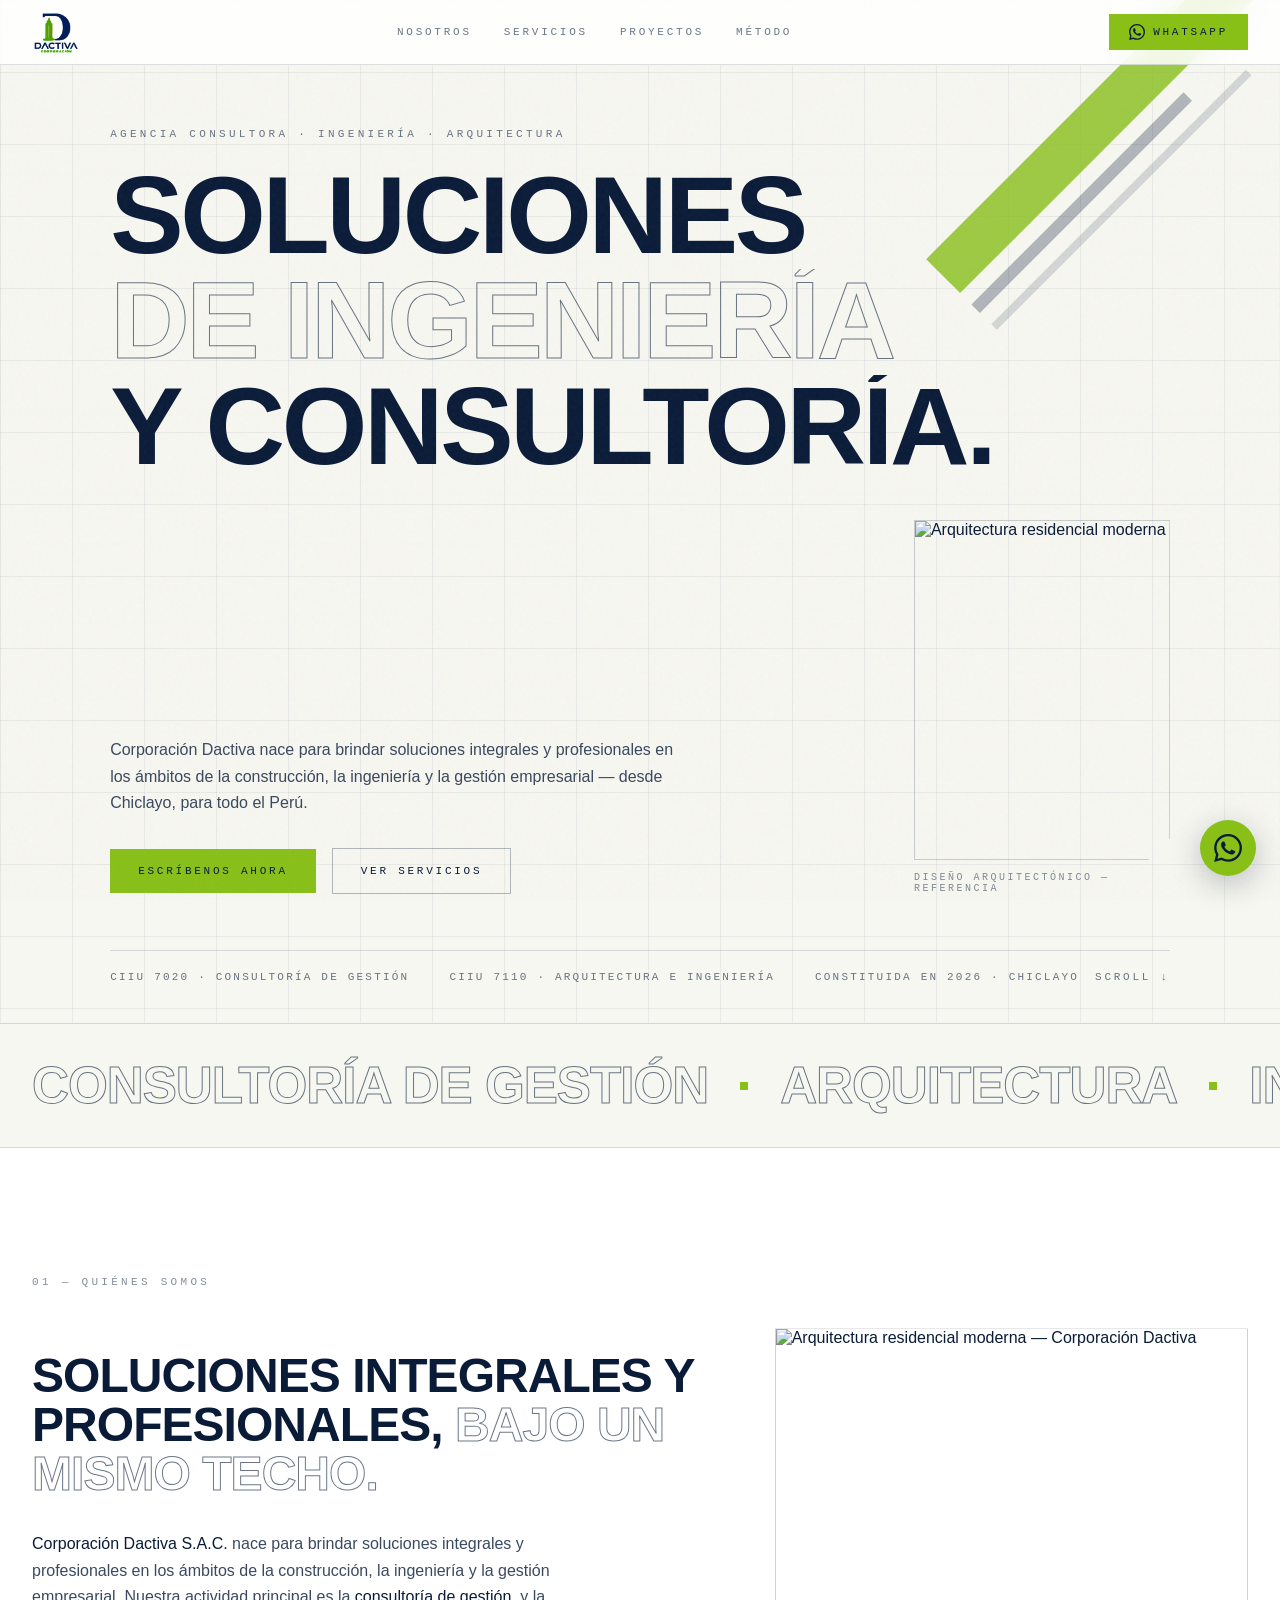
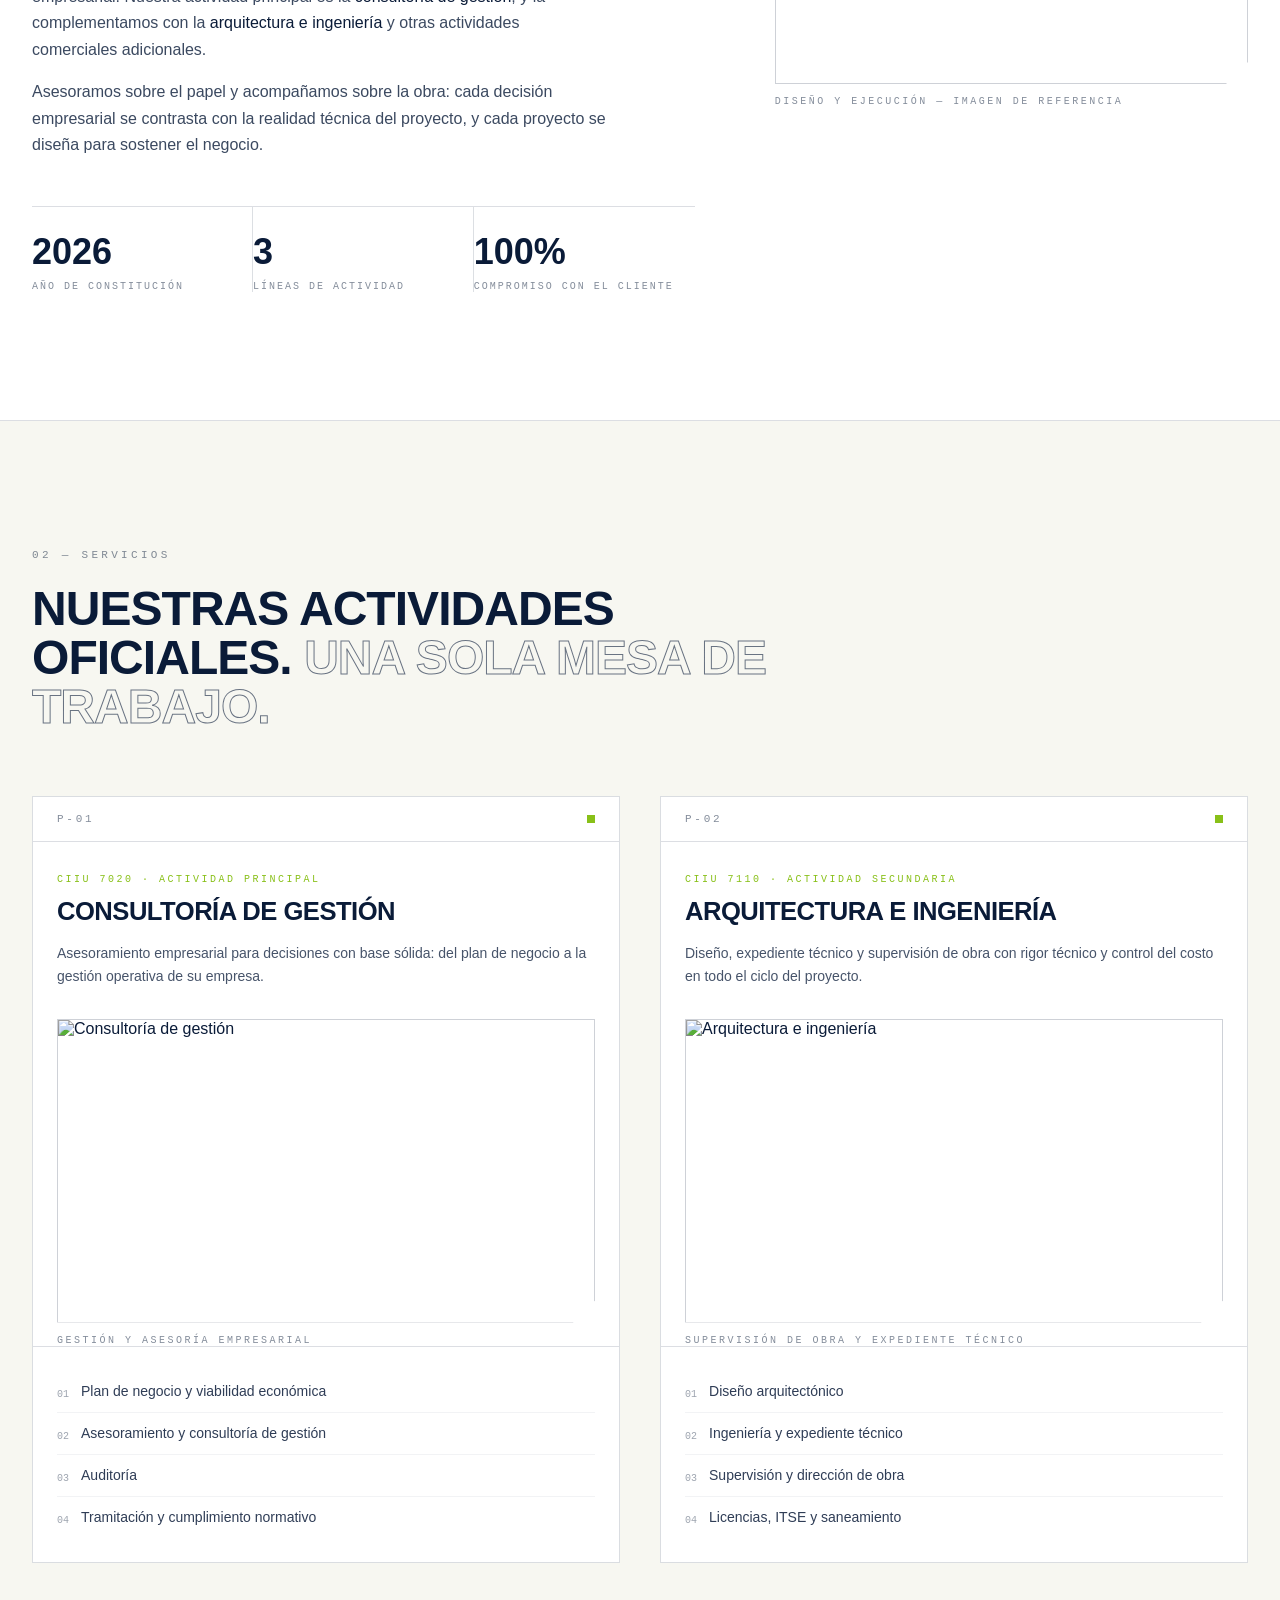
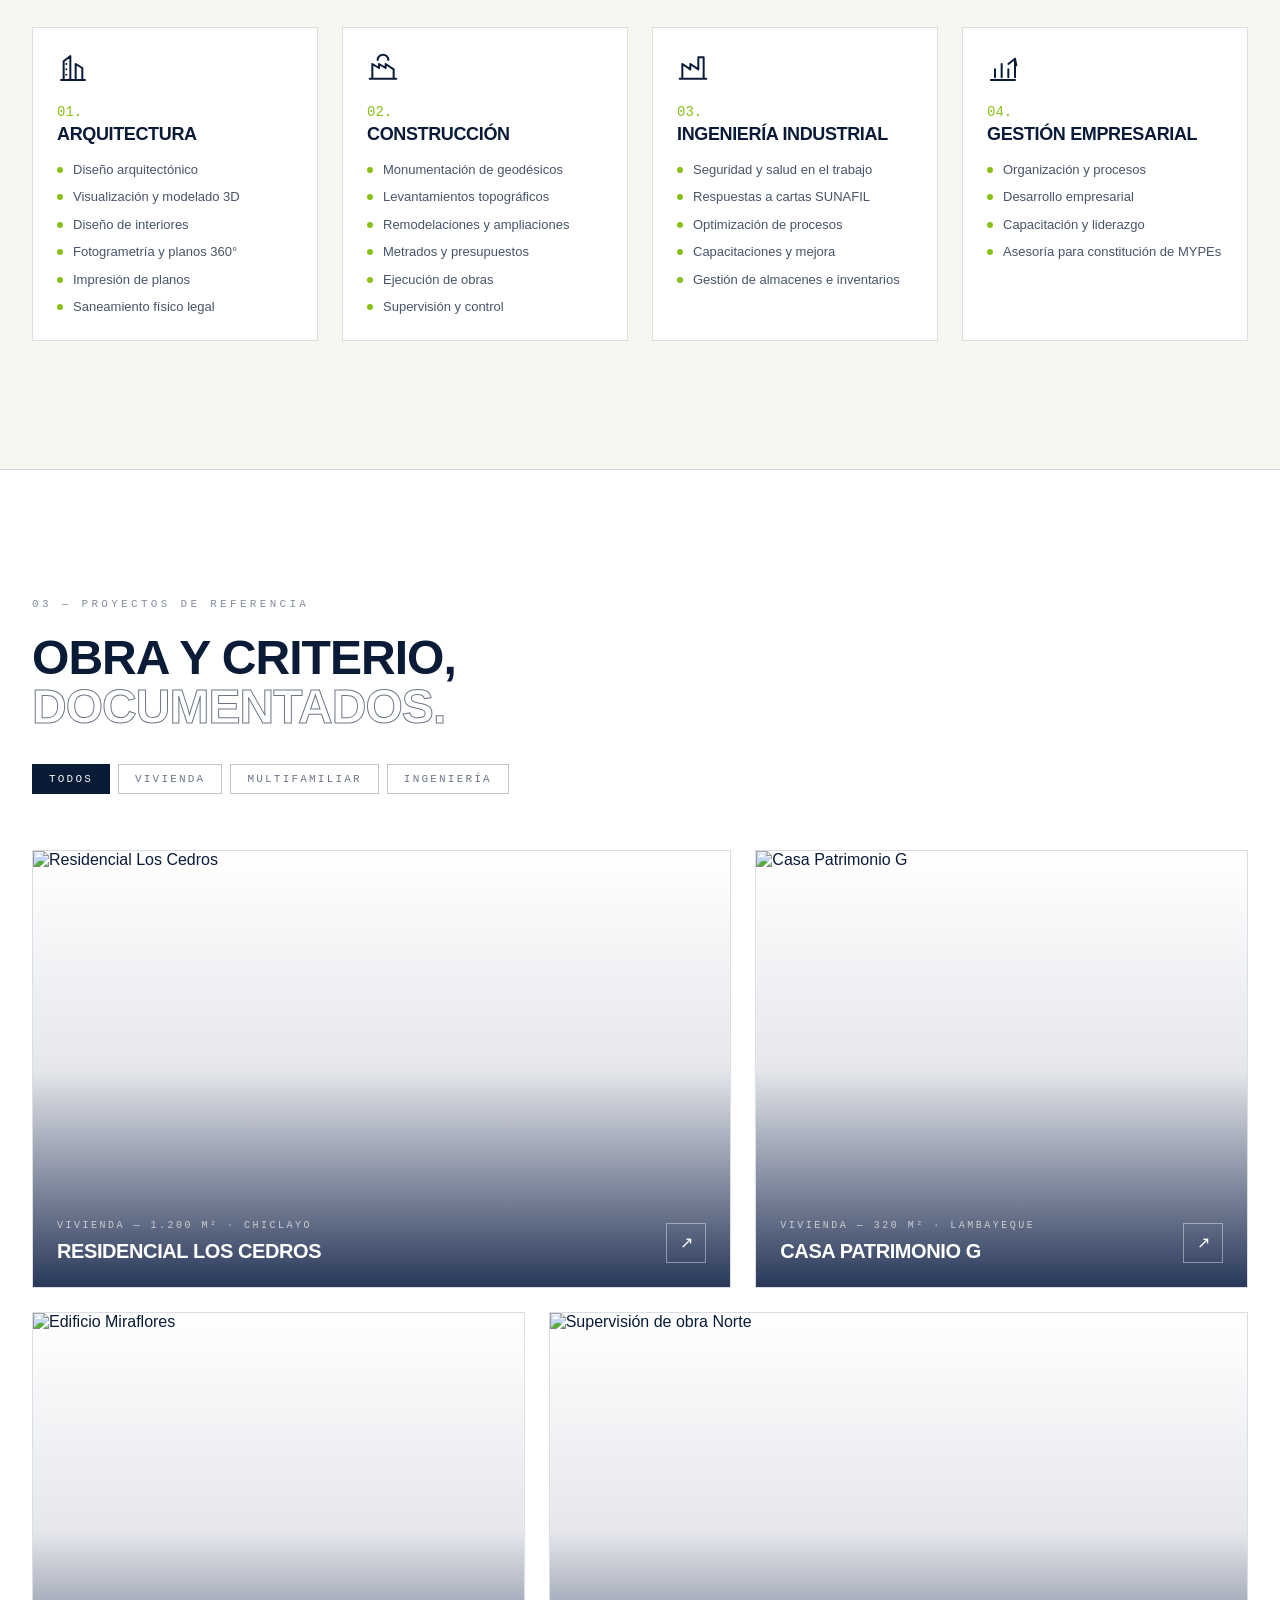
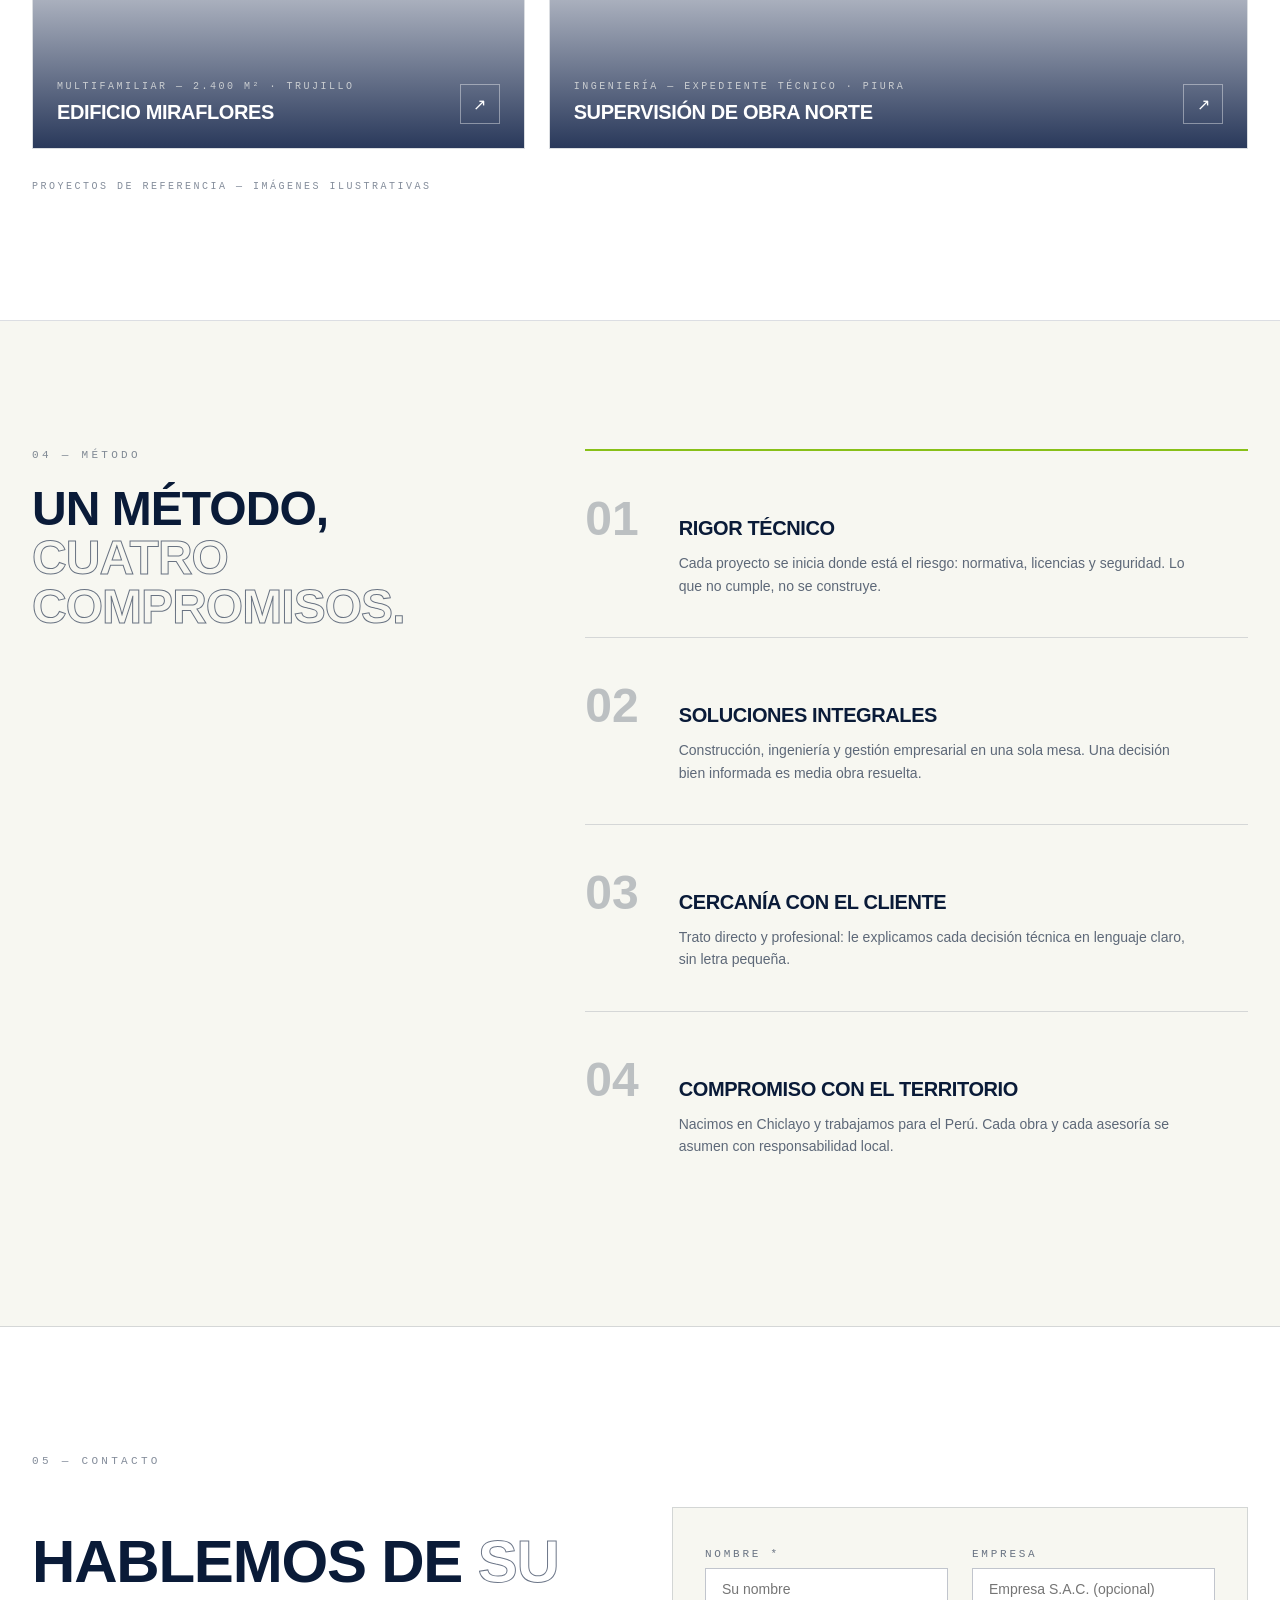
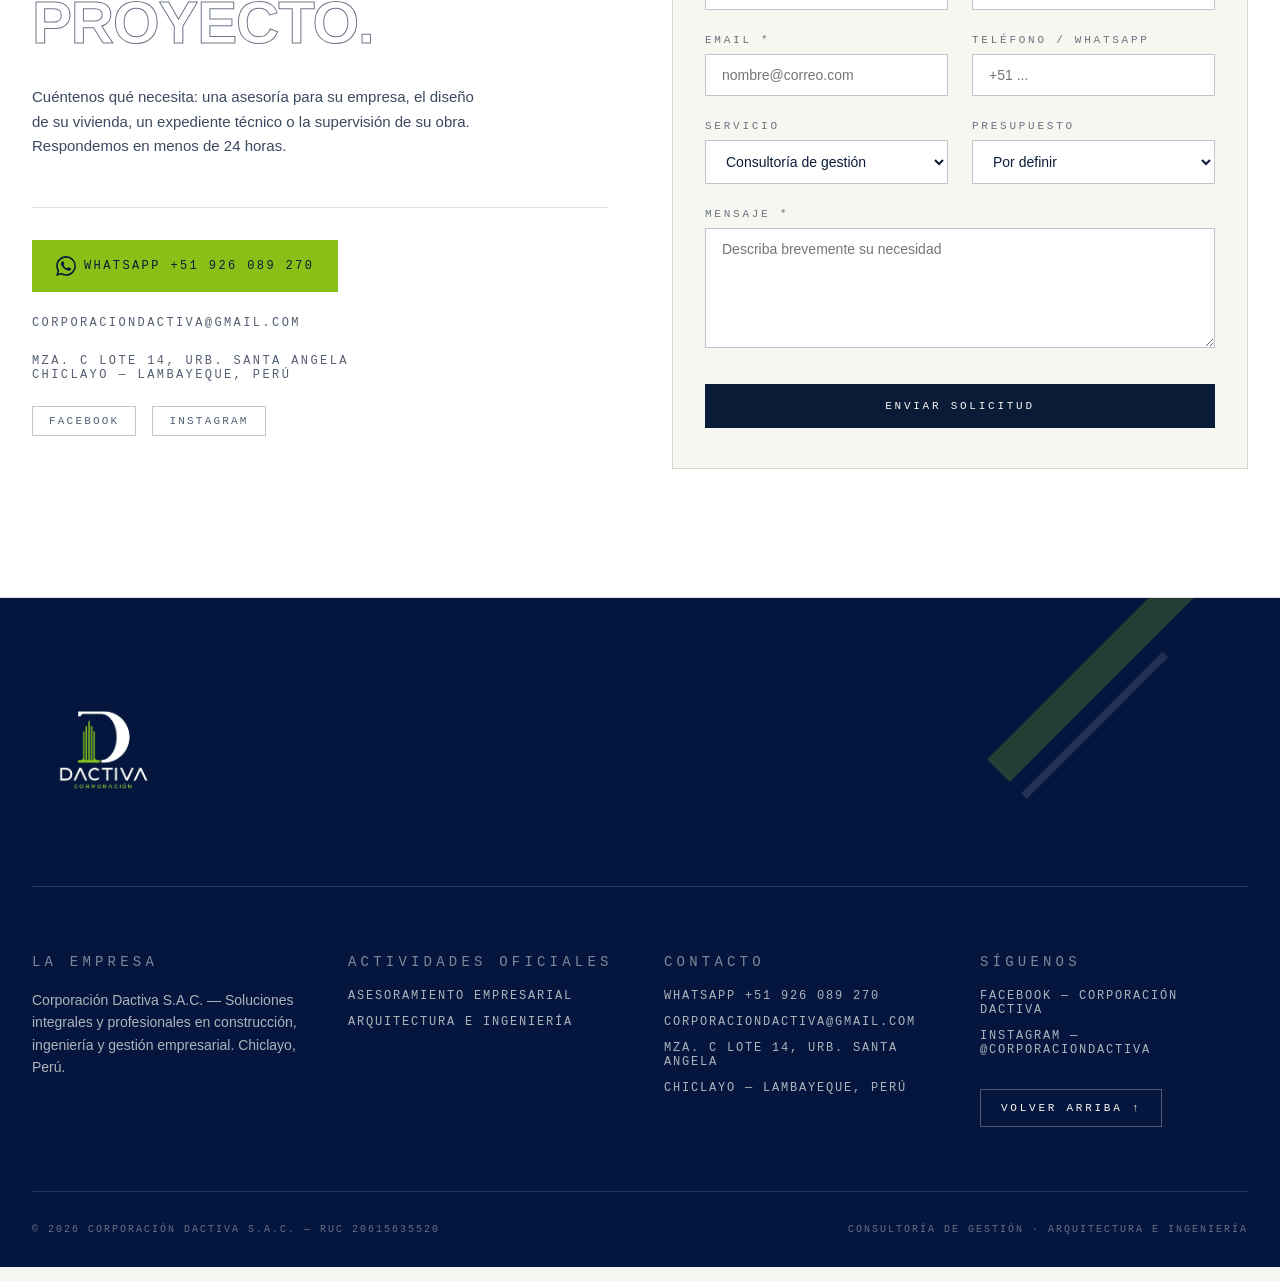
==== index.html @ 0a2d7835 "Rename Corporación Dactiva — Consultoría de Gestión, Arquitectura e Ingeniería.html to index.html" ====
<!DOCTYPE html>
<html lang="es"><head><meta http-equiv="Content-Type" content="text/html; charset=UTF-8">

<meta name="viewport" content="width=device-width, initial-scale=1">
<meta name="theme-color" content="#04163E">
<meta name="description" content="Corporación Dactiva — Consultoría de gestión, arquitectura e ingeniería en Chiclayo, Perú. Soluciones integrales y profesionales para su empresa o proyecto.">
<link rel="icon" type="image/png" href="[data-uri]">
<title>Corporación Dactiva — Consultoría de Gestión, Arquitectura e Ingeniería</title>
<link rel="preconnect" href="https://fonts.googleapis.com/">
<link rel="preconnect" href="https://fonts.gstatic.com/" crossorigin="">
<link href="./Corporación Dactiva — Consultoría de Gestión, Arquitectura e Ingeniería_files/css2" rel="stylesheet">
<style>
:root{--canvas:#F7F7F1;--navy:#0A1B38;--navydeep:#04163E;--lime:#88C018;--hairline:rgba(10,27,56,.14)}
*{box-sizing:border-box;margin:0;padding:0}
html{scroll-behavior:smooth;background:var(--canvas)}
body{font-family:"Archivo",sans-serif;background:var(--canvas);color:var(--navy);-webkit-font-smoothing:antialiased}
img{display:block;max-width:100%}
a{color:inherit;text-decoration:none}
ul{list-style:none}
::selection{background:#88C018;color:#0A1B38}
.mono{font-family:"JetBrains Mono",monospace}
.wrap{max-width:1600px;margin:0 auto;padding:0 20px}
@media(min-width:640px){.wrap{padding:0 32px}}
section[id]{scroll-margin-top:80px}

/* grain + grid */
.noise{position:fixed;inset:0;z-index:5;pointer-events:none;opacity:.04;background-image:url("data:image/svg+xml,%3Csvg viewBox='0 0 256 256' xmlns='http://www.w3.org/2000/svg'%3E%3Cfilter id='n'%3E%3CfeTurbulence type='fractalNoise' baseFrequency='0.9' numOctaves='3' stitchTiles='stitch'/%3E%3C/filter%3E%3Crect width='100%25' height='100%25' filter='url(%23n)'/%3E%3C/svg%3E")}
.gridlines{background-image:linear-gradient(to right,rgba(10,27,56,.06) 1px,transparent 1px),linear-gradient(to bottom,rgba(10,27,56,.06) 1px,transparent 1px);background-size:72px 72px}

/* header */
header.site{position:fixed;top:0;left:0;right:0;z-index:50;border-bottom:1px solid var(--hairline);background:rgba(255,255,255,.85);backdrop-filter:blur(16px)}
.bar{display:flex;align-items:center;justify-content:space-between;height:64px}
img.logo{height:48px;width:48px;object-fit:contain}
nav.desktop{display:none;align-items:center;gap:32px}
nav.desktop a{font-family:"JetBrains Mono",monospace;font-size:11px;text-transform:uppercase;letter-spacing:.25em;color:rgba(10,27,56,.6);transition:color .3s}
nav.desktop a:hover{color:var(--navy)}
.head-right{display:none;align-items:center;gap:24px}
.btn-wa{display:inline-flex;align-items:center;gap:8px;background:var(--lime);color:var(--navy);font-family:"JetBrains Mono",monospace;font-size:11px;text-transform:uppercase;letter-spacing:.25em;padding:10px 20px;transition:background .3s}
.btn-wa:hover{background:#9DD31F}
.burger{display:block;background:none;border:0;cursor:pointer;color:var(--navy)}
@media(min-width:1024px){nav.desktop,.head-right{display:flex}.burger{display:none}}
#mobileMenu{display:none;border-top:1px solid var(--hairline);background:rgba(255,255,255,.97);padding:24px 20px;flex-direction:column;gap:20px}
#mobileMenu.open{display:flex}
#mobileMenu a.mm{font-family:Syne,sans-serif;font-size:24px;font-weight:700;text-transform:uppercase;letter-spacing:-.02em}
.icon{width:16px;height:16px;fill:currentColor}

/* hero */
.hero{position:relative;display:flex;flex-direction:column;min-height:100vh;overflow:hidden;border-bottom:1px solid var(--hairline)}
.hero-bg{position:absolute;inset:0;opacity:.12}
.hero-bg img{width:100%;height:100%;object-fit:cover}
.hero-bg::after{content:"";position:absolute;inset:0;background:linear-gradient(to bottom,rgba(247,247,241,.6),rgba(247,247,241,.4),var(--canvas))}
.hero-grid{position:absolute;inset:0}
.stripes{position:absolute;right:-40px;top:96px;display:none;flex-direction:column;gap:16px;transform:rotate(-45deg);pointer-events:none}
.stripes i{display:block}
.stripes i:nth-child(1){height:48px;width:420px;background:rgba(136,192,24,.8)}
.stripes i:nth-child(2){height:12px;width:300px;background:rgba(10,27,56,.3)}
.stripes i:nth-child(3){height:8px;width:360px;background:rgba(10,27,56,.15)}
@media(min-width:1024px){.stripes{display:flex}}
.hero-inner{position:relative;z-index:2;flex:1;display:flex;flex-direction:column;justify-content:flex-end;padding:128px 0 40px}
.eyebrow{margin-bottom:24px;font-family:"JetBrains Mono",monospace;font-size:11px;text-transform:uppercase;letter-spacing:.3em;color:rgba(10,27,56,.6)}
h1.hero-title{font-family:Syne,sans-serif;font-weight:700;text-transform:uppercase;line-height:.92;letter-spacing:-.03em;font-size:clamp(2.3rem,8.6vw,8rem)}
.hero-line{display:block;overflow:hidden;padding-bottom:4px}
.hero-line>span{display:block;transform:translateY(112%);animation:rise 1s cubic-bezier(.16,1,.3,1) forwards}
.hero-line:nth-child(1)>span{animation-delay:.2s}
.hero-line:nth-child(2)>span{animation-delay:.33s}
.hero-line:nth-child(3)>span{animation-delay:.46s}
@keyframes rise{to{transform:translateY(0)}}
.outline{color:transparent;-webkit-text-stroke:1px rgba(10,27,56,.6)}
.hero-row{margin-top:40px;display:flex;flex-direction:column;gap:40px}
@media(min-width:1024px){.hero-row{flex-direction:row;align-items:flex-end;justify-content:space-between}}
.hero-sub{max-width:36rem;font-size:16px;line-height:1.65;color:rgba(10,27,56,.8)}
.hero-ctas{margin-top:32px;display:flex;flex-wrap:wrap;gap:16px;align-items:center}
.btn{display:inline-flex;align-items:center;gap:8px;font-family:"JetBrains Mono",monospace;font-size:11px;text-transform:uppercase;letter-spacing:.25em;padding:16px 28px;cursor:pointer;transition:all .3s}
.btn-lime{background:var(--lime);color:var(--navy)}
.btn-lime:hover{background:#9DD31F}
.btn-ghost{border:1px solid rgba(10,27,56,.3);color:var(--navy)}
.btn-ghost:hover{border-color:var(--navy);background:var(--navy);color:var(--canvas)}
.hero-side{display:none;width:256px;flex-shrink:0}
@media(min-width:1024px){.hero-side{display:block}}
.hero-side .frame{border:1px solid rgba(10,27,56,.2);clip-path:polygon(0 0,100% 0,100% calc(100% - 22px),calc(100% - 22px) 100%,0 100%)}
.hero-side img{aspect-ratio:3/4;width:100%;object-fit:cover}
figcaption,.figcap{margin-top:12px;font-family:"JetBrains Mono",monospace;font-size:10px;text-transform:uppercase;letter-spacing:.25em;color:rgba(10,27,56,.5)}
.hero-bottom{margin-top:56px;display:flex;flex-wrap:wrap;justify-content:space-between;align-items:center;gap:16px;border-top:1px solid var(--hairline);padding-top:20px}
.hero-badges{display:flex;flex-wrap:wrap;column-gap:40px;row-gap:8px;font-family:"JetBrains Mono",monospace;font-size:11px;text-transform:uppercase;letter-spacing:.2em;color:rgba(10,27,56,.6)}
.scroll-hint{display:inline-flex;align-items:center;gap:8px;font-family:"JetBrains Mono",monospace;font-size:11px;text-transform:uppercase;letter-spacing:.25em;color:rgba(10,27,56,.6)}

/* marquee */
.marquee{overflow:hidden;border-bottom:1px solid var(--hairline);padding:32px 0}
.marquee-track{display:flex;width:max-content;animation:marquee 70s linear infinite}
.marquee-item{display:flex;align-items:center}
.marquee-item span{white-space:nowrap;padding:0 32px;font-family:Syne,sans-serif;font-size:clamp(24px,4vw,60px);font-weight:700;text-transform:uppercase;letter-spacing:-.02em;color:transparent;-webkit-text-stroke:1px rgba(10,27,56,.6)}
.marquee-item i{width:8px;height:8px;background:var(--lime)}
@keyframes marquee{to{transform:translateX(-50%)}}

/* sections */
.section{padding:96px 0;border-bottom:1px solid var(--hairline)}
@media(min-width:640px){.section{padding:128px 0}}
.label{font-family:"JetBrains Mono",monospace;font-size:11px;text-transform:uppercase;letter-spacing:.3em;color:rgba(10,27,56,.5)}
h2.title{margin-top:24px;font-family:Syne,sans-serif;font-weight:700;text-transform:uppercase;line-height:1.02;letter-spacing:-.02em;font-size:clamp(30px,4vw,48px)}
.about-grid{margin-top:40px;display:grid;gap:56px}
@media(min-width:1024px){.about-grid{grid-template-columns:7fr 5fr;gap:80px}}
.about-copy p{max-width:36rem;font-size:16px;line-height:1.65;color:rgba(10,27,56,.8);margin-top:16px}
.about-copy p.lead{margin-top:32px}
.about-copy strong{color:var(--navy);font-weight:500}
.stats{margin-top:48px;display:grid;grid-template-columns:repeat(3,1fr);border-top:1px solid var(--hairline)}
.stats>div{border-right:1px solid var(--hairline);padding-top:24px;padding-right:16px}
.stats>div:last-child{border-right:0}
.stats b{font-family:Syne,sans-serif;font-size:clamp(24px,3vw,36px);font-weight:700}
.stats small{display:block;margin-top:8px;font-family:"JetBrains Mono",monospace;font-size:10px;text-transform:uppercase;letter-spacing:.2em;color:rgba(10,27,56,.5)}
.about-img .frame{border:1px solid rgba(10,27,56,.2);clip-path:polygon(0 0,100% 0,100% calc(100% - 22px),calc(100% - 22px) 100%,0 100%)}
.about-img img{aspect-ratio:4/3;width:100%;object-fit:cover}

/* services pillars */
.pillars{margin-top:64px;display:grid;gap:40px}
@media(min-width:1024px){.pillars{grid-template-columns:1fr 1fr}}
.pillar{display:flex;flex-direction:column;height:100%;border:1px solid rgba(10,27,56,.15);background:#fff;transition:border-color .3s}
.pillar:hover{border-color:rgba(10,27,56,.5)}
.pillar-head{display:flex;justify-content:space-between;align-items:center;border-bottom:1px solid var(--hairline);padding:16px 24px}
.pillar-head span{font-family:"JetBrains Mono",monospace;font-size:11px;letter-spacing:.25em;color:rgba(10,27,56,.5)}
.pillar-head i{width:8px;height:8px;background:var(--lime)}
.pillar-body{padding:32px 24px 0}
.pillar-tag{font-family:"JetBrains Mono",monospace;font-size:10px;text-transform:uppercase;letter-spacing:.25em;color:var(--lime)}
.pillar h3{margin-top:12px;font-family:Syne,sans-serif;font-size:clamp(22px,2vw,30px);font-weight:700;text-transform:uppercase;letter-spacing:-.02em}
.pillar p.desc{margin-top:16px;font-size:14px;line-height:1.6;color:rgba(10,27,56,.75)}
.pillar .frame{margin-top:32px;border:1px solid rgba(10,27,56,.2);overflow:hidden;clip-path:polygon(0 0,100% 0,100% calc(100% - 22px),calc(100% - 22px) 100%,0 100%)}
.pillar .frame img{aspect-ratio:16/9;width:100%;object-fit:cover;transition:transform .7s ease-out}
.pillar:hover .frame img{transform:scale(1.03)}
.pillar ul{margin-top:auto;border-top:1px solid var(--hairline);padding:24px}
.pillar li{display:flex;gap:12px;align-items:flex-start;padding:12px 0;border-bottom:1px solid rgba(10,27,56,.05)}
.pillar li:last-child{border-bottom:0}
.pillar li b{font-family:"JetBrains Mono",monospace;font-size:10px;color:rgba(10,27,56,.4);font-weight:500;margin-top:6px}
.pillar li span{font-size:14px;color:rgba(10,27,56,.85)}

/* services detail cards */
.detail-grid{margin-top:64px;display:grid;gap:24px}
@media(min-width:640px){.detail-grid{grid-template-columns:1fr 1fr}}
@media(min-width:1024px){.detail-grid{grid-template-columns:repeat(4,1fr)}}
.detail-card{display:flex;flex-direction:column;height:100%;border:1px solid rgba(10,27,56,.15);background:#fff;padding:24px;transition:border-color .3s}
.detail-card:hover{border-color:rgba(10,27,56,.5)}
.detail-card svg{width:32px;height:32px;stroke:var(--navy);transition:stroke .3s}
.detail-card:hover svg{stroke:var(--lime)}
.detail-card .num{margin-top:20px;font-family:"JetBrains Mono",monospace;font-size:14px;color:var(--lime)}
.detail-card h3{margin-top:4px;font-family:Syne,sans-serif;font-size:18px;font-weight:700;text-transform:uppercase;letter-spacing:-.02em}
.detail-card ul{margin-top:16px;display:flex;flex-direction:column;gap:10px}
.detail-card li{display:flex;gap:10px;align-items:flex-start;font-size:13px;line-height:1.35;color:rgba(10,27,56,.75)}
.detail-card li i{flex-shrink:0;width:6px;height:6px;border-radius:50%;background:var(--lime);margin-top:6px}

/* projects */
.filters{display:flex;flex-wrap:wrap;gap:8px}
.filters button{border:1px solid rgba(10,27,56,.25);background:none;padding:8px 16px;font-family:"JetBrains Mono",monospace;font-size:11px;text-transform:uppercase;letter-spacing:.2em;color:rgba(10,27,56,.6);cursor:pointer;transition:all .3s}
.filters button:hover{border-color:var(--navy);color:var(--navy)}
.filters button.active{background:var(--navy);border-color:var(--navy);color:var(--canvas)}
.proj-grid{margin-top:56px;display:grid;gap:24px}
@media(min-width:1024px){.proj-grid{grid-template-columns:repeat(12,1fr)}}
.proj-card{position:relative;overflow:hidden;border:1px solid rgba(10,27,56,.15)}
@media(min-width:1024px){.proj-card.w7{grid-column:span 7}.proj-card.w5{grid-column:span 5}}
.proj-card .ph{overflow:hidden}
.proj-card .ph.tall{aspect-ratio:16/10}
.proj-card .ph.fill{aspect-ratio:16/10}
@media(min-width:1024px){.proj-card.w5 .ph.fill{height:100%;aspect-ratio:auto}}
.proj-card img{width:100%;height:100%;object-fit:cover;transition:transform .7s ease-out}
.proj-card:hover img{transform:scale(1.04)}
.proj-card .overlay{position:absolute;inset:0;background:linear-gradient(to top,rgba(4,22,62,.85),rgba(4,22,62,.1),transparent)}
.proj-card .meta{position:absolute;left:0;right:0;bottom:0;display:flex;justify-content:space-between;align-items:flex-end;gap:16px;padding:24px}
.proj-card .meta small{font-family:"JetBrains Mono",monospace;font-size:10px;text-transform:uppercase;letter-spacing:.25em;color:rgba(247,247,241,.7)}
.proj-card .meta h3{margin-top:8px;font-family:Syne,sans-serif;font-size:20px;font-weight:700;text-transform:uppercase;letter-spacing:-.02em;color:#fff}
.proj-card .meta .go{flex-shrink:0;width:40px;height:40px;display:grid;place-items:center;border:1px solid rgba(255,255,255,.4);color:#fff}
.proj-note{margin-top:32px;font-family:"JetBrains Mono",monospace;font-size:10px;text-transform:uppercase;letter-spacing:.25em;color:rgba(10,27,56,.5)}

/* manifesto */
.mani-grid{display:grid;gap:56px}
@media(min-width:1024px){.mani-grid{grid-template-columns:5fr 7fr;gap:80px}}
.chapter{border-top:1px solid var(--hairline);padding:40px 0;display:flex;gap:24px;align-items:baseline}
.chapter:first-child{border-top:2px solid var(--lime)}
.chapter .n{font-family:Syne,sans-serif;font-size:clamp(32px,4vw,48px);font-weight:700;color:rgba(10,27,56,.25);transition:color .5s}
.chapter:hover .n{color:var(--lime)}
.chapter h3{font-family:Syne,sans-serif;font-size:20px;font-weight:700;text-transform:uppercase;letter-spacing:-.02em}
.chapter p{margin-top:12px;max-width:32rem;font-size:14px;line-height:1.6;color:rgba(10,27,56,.65)}
@media(min-width:1024px){.chapter{gap:40px}}

/* contact */
.contact-grid{margin-top:40px;display:grid;gap:64px}
@media(min-width:1024px){.contact-grid{grid-template-columns:1fr 1fr}}
.contact-left h2{font-size:clamp(36px,5vw,60px)}
.contact-left>p{margin-top:32px;max-width:28rem;font-size:15px;line-height:1.65;color:rgba(10,27,56,.8)}
.contact-rows{margin-top:48px;border-top:1px solid var(--hairline);padding-top:32px;display:flex;flex-direction:column;gap:24px;align-items:flex-start}
.contact-rows .btn-wa{font-size:12px;padding:16px 24px;letter-spacing:.2em}
.contact-rows .row{font-family:"JetBrains Mono",monospace;font-size:12px;text-transform:uppercase;letter-spacing:.2em;color:rgba(10,27,56,.7)}
.socials{display:flex;gap:16px}
.socials a{border:1px solid rgba(10,27,56,.25);padding:8px 16px;font-family:"JetBrains Mono",monospace;font-size:11px;text-transform:uppercase;letter-spacing:.2em;color:rgba(10,27,56,.7);transition:all .3s}
.socials a:hover{border-color:var(--navy);color:var(--navy)}
form.contact{border:1px solid rgba(10,27,56,.15);background:var(--canvas);padding:40px 32px}
.f-grid{display:grid;gap:24px}
@media(min-width:640px){.f-grid{grid-template-columns:1fr 1fr}}
label{display:block;font-family:"JetBrains Mono",monospace;font-size:11px;text-transform:uppercase;letter-spacing:.25em;color:rgba(10,27,56,.6)}
input,select,textarea{margin-top:8px;width:100%;border:1px solid rgba(10,27,56,.25);background:#fff;padding:12px 16px;font-family:"Archivo",sans-serif;font-size:14px;color:var(--navy);outline:none;transition:border-color .3s}
input:focus,select:focus,textarea:focus{border-color:var(--lime)}
textarea{resize:vertical;min-height:120px}
.btn-submit{margin-top:32px;width:100%;display:inline-flex;justify-content:center;align-items:center;gap:8px;background:var(--navy);color:var(--canvas);border:0;padding:16px 28px;font-family:"JetBrains Mono",monospace;font-size:11px;text-transform:uppercase;letter-spacing:.25em;cursor:pointer;transition:background .3s,opacity .3s}
.btn-submit:hover{background:#060F22}
.btn-submit:disabled{opacity:.5;cursor:wait}
.form-msg{display:none;margin-top:16px;font-family:"JetBrains Mono",monospace;font-size:12px;letter-spacing:.05em}
.form-msg.ok{display:block;color:#4a7a00}
.form-msg.err{display:block;color:#b00020}

/* footer */
footer.site{position:relative;overflow:hidden;background:var(--navydeep);padding-top:80px;color:var(--canvas)}
.f-stripes{position:absolute;right:0;top:40px;display:flex;flex-direction:column;gap:16px;transform:rotate(-45deg);opacity:.4;pointer-events:none}
.f-stripes i:nth-child(1){display:block;height:32px;width:320px;background:rgba(136,192,24,.6)}
.f-stripes i:nth-child(2){display:block;height:8px;width:200px;background:rgba(247,247,241,.3)}
footer.site .wrap{position:relative;z-index:2}
.f-logo{height:128px;width:auto}
@media(min-width:640px){.f-logo{height:144px}}
.f-cols{margin-top:64px;display:grid;gap:48px;border-top:1px solid rgba(247,247,241,.15);padding-top:48px}
@media(min-width:640px){.f-cols{grid-template-columns:1fr 1fr}}
@media(min-width:1024px){.f-cols{grid-template-columns:repeat(4,1fr)}}
.f-cols .label{color:rgba(247,247,241,.5)}
.f-cols p{margin-top:16px;font-size:14px;line-height:1.6;color:rgba(247,247,241,.7)}
.f-cols ul{margin-top:16px;display:flex;flex-direction:column;gap:12px}
.f-cols li{font-family:"JetBrains Mono",monospace;font-size:12px;text-transform:uppercase;letter-spacing:.15em;color:rgba(247,247,241,.7)}
.f-cols li a:hover{color:var(--lime)}
.to-top{margin-top:32px;display:inline-flex;align-items:center;gap:8px;border:1px solid rgba(247,247,241,.3);padding:12px 20px;font-family:"JetBrains Mono",monospace;font-size:11px;text-transform:uppercase;letter-spacing:.25em;transition:all .3s}
.to-top:hover{background:var(--lime);color:var(--navy)}
.f-bottom{margin-top:64px;display:flex;flex-direction:column;gap:16px;border-top:1px solid rgba(247,247,241,.15);padding:32px 0;font-family:"JetBrains Mono",monospace;font-size:10px;text-transform:uppercase;letter-spacing:.2em;color:rgba(247,247,241,.4)}
@media(min-width:640px){.f-bottom{flex-direction:row;justify-content:space-between;align-items:center}}

/* whatsapp float */
.wa-float{position:fixed;bottom:24px;right:24px;z-index:50;width:56px;height:56px;border-radius:50%;background:var(--lime);display:grid;place-items:center;box-shadow:0 8px 30px rgba(10,27,56,.25);transition:transform .3s}
.wa-float:hover{transform:scale(1.08)}
.wa-float svg{width:28px;height:28px;fill:var(--navy)}

/* reveal */
.reveal{opacity:0;transform:translateY(28px);transition:opacity .8s cubic-bezier(.16,1,.3,1),transform .8s cubic-bezier(.16,1,.3,1)}
.reveal.in{opacity:1;transform:none}
@media(prefers-reduced-motion:reduce){.reveal{opacity:1;transform:none;transition:none}.hero-line>span{animation:none;transform:none}.marquee-track{animation:none}}
</style>
</head>
<body>
<div class="noise"></div>

<header class="site">
  <div class="wrap bar">
    <a href="https://dactiva-consulting.preview.emergentagent.com/dactiva.html#top" aria-label="Corporación Dactiva">
      <img class="logo" src="[data-uri]" alt="Corporación Dactiva">
    </a>
    <nav class="desktop">
      <a href="https://dactiva-consulting.preview.emergentagent.com/dactiva.html#estudio">Nosotros</a>
      <a href="https://dactiva-consulting.preview.emergentagent.com/dactiva.html#servicios">Servicios</a>
      <a href="https://dactiva-consulting.preview.emergentagent.com/dactiva.html#proyectos">Proyectos</a>
      <a href="https://dactiva-consulting.preview.emergentagent.com/dactiva.html#metodo">Método</a>
    </nav>
    <div class="head-right">
      <a class="btn-wa" href="https://wa.me/51926089270?text=Hola%20Corporaci%C3%B3n%20Dactiva%2C%20quiero%20asesor%C3%ADa%20para%20mi%20proyecto." target="_blank" rel="noopener noreferrer">
        <svg class="icon" viewBox="0 0 24 24"><path d="M17.472 14.382c-.297-.149-1.758-.867-2.03-.967-.273-.099-.471-.148-.67.15-.197.297-.767.966-.94 1.164-.173.199-.347.223-.644.075-.297-.15-1.255-.463-2.39-1.475-.883-.788-1.48-1.761-1.653-2.059-.173-.297-.018-.458.13-.606.134-.133.298-.347.446-.52.149-.174.198-.298.298-.497.099-.198.05-.371-.025-.52-.075-.149-.669-1.612-.916-2.207-.242-.579-.487-.5-.669-.51-.173-.008-.371-.01-.57-.01-.198 0-.52.074-.792.372-.272.297-1.04 1.016-1.04 2.479 0 1.462 1.065 2.875 1.213 3.074.149.198 2.096 3.2 5.077 4.487.709.306 1.262.489 1.694.625.712.227 1.36.195 1.871.118.571-.085 1.758-.719 2.006-1.413.248-.694.248-1.289.173-1.413-.074-.124-.272-.198-.57-.347m-5.421 7.403h-.004a9.87 9.87 0 01-5.031-1.378l-.361-.214-3.741.982.998-3.648-.235-.374a9.86 9.86 0 01-1.51-5.26c.001-5.45 4.436-9.884 9.888-9.884 2.64 0 5.122 1.03 6.987 2.898a9.825 9.825 0 012.893 6.994c-.003 5.45-4.437 9.884-9.885 9.884m8.413-18.297A11.815 11.815 0 0012.05 0C5.495 0 .16 5.335.157 11.892c0 2.096.547 4.142 1.588 5.945L.057 24l6.305-1.654a11.882 11.882 0 005.683 1.448h.005c6.554 0 11.89-5.335 11.893-11.893a11.821 11.821 0 00-3.48-8.413z"></path></svg>
        WhatsApp
      </a>
    </div>
    <button class="burger" id="burger" aria-label="Abrir menú">
      <svg width="24" height="24" viewBox="0 0 24 24" fill="none" stroke="currentColor" stroke-width="2"><path d="M4 7h16M4 12h16M4 17h16"></path></svg>
    </button>
  </div>
  <nav id="mobileMenu">
    <a class="mm" href="https://dactiva-consulting.preview.emergentagent.com/dactiva.html#estudio">Nosotros</a>
    <a class="mm" href="https://dactiva-consulting.preview.emergentagent.com/dactiva.html#servicios">Servicios</a>
    <a class="mm" href="https://dactiva-consulting.preview.emergentagent.com/dactiva.html#proyectos">Proyectos</a>
    <a class="mm" href="https://dactiva-consulting.preview.emergentagent.com/dactiva.html#metodo">Método</a>
    <a class="btn-wa" style="width:fit-content" href="https://wa.me/51926089270?text=Hola%20Corporaci%C3%B3n%20Dactiva%2C%20quiero%20asesor%C3%ADa%20para%20mi%20proyecto." target="_blank" rel="noopener noreferrer">Escríbenos</a>
  </nav>
</header>

<main id="top">
  <!-- HERO -->
  <section class="hero">
    <div class="hero-bg"><img src="./Corporación Dactiva — Consultoría de Gestión, Arquitectura e Ingeniería_files/photo-1622396481322-3b83d186701b" alt=""></div>
    <div class="hero-grid gridlines"></div>
    <div class="stripes"><i></i><i></i><i></i></div>
    <div class="wrap hero-inner">
      <p class="eyebrow">Agencia consultora · Ingeniería · Arquitectura</p>
      <h1 class="hero-title">
        <span class="hero-line"><span>Soluciones</span></span>
        <span class="hero-line"><span class="outline">de ingeniería</span></span>
        <span class="hero-line"><span>y consultoría.</span></span>
      </h1>
      <div class="hero-row">
        <div>
          <p class="hero-sub">Corporación Dactiva nace para brindar soluciones integrales y profesionales en los ámbitos de la construcción, la ingeniería y la gestión empresarial — desde Chiclayo, para todo el Perú.</p>
          <div class="hero-ctas">
            <a class="btn btn-lime" href="https://wa.me/51926089270?text=Hola%20Corporaci%C3%B3n%20Dactiva%2C%20quiero%20asesor%C3%ADa%20para%20mi%20proyecto." target="_blank" rel="noopener noreferrer">Escríbenos ahora</a>
            <a class="btn btn-ghost" href="https://dactiva-consulting.preview.emergentagent.com/dactiva.html#servicios">Ver servicios</a>
          </div>
        </div>
        <figure class="hero-side">
          <div class="frame"><img src="./Corporación Dactiva — Consultoría de Gestión, Arquitectura e Ingeniería_files/photo-1622396481322-3b83d186701b" alt="Arquitectura residencial moderna"></div>
          <figcaption>Diseño arquitectónico — referencia</figcaption>
        </figure>
      </div>
      <div class="hero-bottom">
        <div class="hero-badges">
          <span>CIIU 7020 · Consultoría de gestión</span>
          <span>CIIU 7110 · Arquitectura e ingeniería</span>
          <span>Constituida en 2026 · Chiclayo</span>
        </div>
        <a class="scroll-hint" href="https://dactiva-consulting.preview.emergentagent.com/dactiva.html#estudio">Scroll ↓</a>
      </div>
    </div>
  </section>

  <!-- MARQUEE -->
  <div class="marquee">
    <div class="marquee-track" id="marqueeTrack"><span class="marquee-item"><span>CONSULTORÍA DE GESTIÓN</span><i></i></span><span class="marquee-item"><span>ARQUITECTURA</span><i></i></span><span class="marquee-item"><span>INGENIERÍA</span><i></i></span><span class="marquee-item"><span>EXPEDIENTE TÉCNICO</span><i></i></span><span class="marquee-item"><span>SUPERVISIÓN DE OBRA</span><i></i></span><span class="marquee-item"><span>DISEÑO ARQUITECTÓNICO</span><i></i></span><span class="marquee-item"><span>CONSULTORÍA DE GESTIÓN</span><i></i></span><span class="marquee-item"><span>ARQUITECTURA</span><i></i></span><span class="marquee-item"><span>INGENIERÍA</span><i></i></span><span class="marquee-item"><span>EXPEDIENTE TÉCNICO</span><i></i></span><span class="marquee-item"><span>SUPERVISIÓN DE OBRA</span><i></i></span><span class="marquee-item"><span>DISEÑO ARQUITECTÓNICO</span><i></i></span></div>
  </div>

  <!-- ABOUT -->
  <section id="estudio" class="section" style="background:#fff">
    <div class="wrap">
      <p class="label reveal in">01 — Quiénes somos</p>
      <div class="about-grid">
        <div class="about-copy">
          <h2 class="title reveal in">Soluciones integrales y profesionales, <span class="outline">bajo un mismo techo.</span></h2>
          <p class="lead reveal in"><strong>Corporación Dactiva S.A.C.</strong> nace para brindar soluciones integrales y profesionales en los ámbitos de la construcción, la ingeniería y la gestión empresarial. Nuestra actividad principal es la <strong>consultoría de gestión</strong>, y la complementamos con la <strong>arquitectura e ingeniería</strong> y otras actividades comerciales adicionales.</p>
          <p class="reveal in">Asesoramos sobre el papel y acompañamos sobre la obra: cada decisión empresarial se contrasta con la realidad técnica del proyecto, y cada proyecto se diseña para sostener el negocio.</p>
          <div class="stats reveal in">
            <div><b>2026</b><small>año de constitución</small></div>
            <div><b>3</b><small>líneas de actividad</small></div>
            <div><b>100%</b><small>compromiso con el cliente</small></div>
          </div>
        </div>
        <figure class="about-img reveal in">
          <div class="frame"><img src="./Corporación Dactiva — Consultoría de Gestión, Arquitectura e Ingeniería_files/photo-1523217582562-09d0def993a6" alt="Arquitectura residencial moderna — Corporación Dactiva"></div>
          <figcaption>Diseño y ejecución — imagen de referencia</figcaption>
        </figure>
      </div>
    </div>
  </section>

  <!-- SERVICES -->
  <section id="servicios" class="section">
    <div class="wrap">
      <p class="label reveal">02 — Servicios</p>
      <h2 class="title reveal" style="max-width:48rem">Nuestras actividades oficiales. <span class="outline">Una sola mesa de trabajo.</span></h2>

      <div class="pillars">
        <article class="pillar reveal">
          <div class="pillar-head"><span>P-01</span><i></i></div>
          <div class="pillar-body">
            <p class="pillar-tag">CIIU 7020 · Actividad principal</p>
            <h3>Consultoría de gestión</h3>
            <p class="desc">Asesoramiento empresarial para decisiones con base sólida: del plan de negocio a la gestión operativa de su empresa.</p>
            <div class="frame"><img src="./Corporación Dactiva — Consultoría de Gestión, Arquitectura e Ingeniería_files/photo-1772442198624-4fc4d7281e89" alt="Consultoría de gestión"></div>
            <p class="figcap">Gestión y asesoría empresarial</p>
          </div>
          <ul>
            <li><b>01</b><span>Plan de negocio y viabilidad económica</span></li>
            <li><b>02</b><span>Asesoramiento y consultoría de gestión</span></li>
            <li><b>03</b><span>Auditoría</span></li>
            <li><b>04</b><span>Tramitación y cumplimiento normativo</span></li>
          </ul>
        </article>
        <article class="pillar reveal">
          <div class="pillar-head"><span>P-02</span><i></i></div>
          <div class="pillar-body">
            <p class="pillar-tag">CIIU 7110 · Actividad secundaria</p>
            <h3>Arquitectura e ingeniería</h3>
            <p class="desc">Diseño, expediente técnico y supervisión de obra con rigor técnico y control del costo en todo el ciclo del proyecto.</p>
            <div class="frame"><img src="./Corporación Dactiva — Consultoría de Gestión, Arquitectura e Ingeniería_files/photo-1778074762022-c33cc42f79ae" alt="Arquitectura e ingeniería"></div>
            <p class="figcap">Supervisión de obra y expediente técnico</p>
          </div>
          <ul>
            <li><b>01</b><span>Diseño arquitectónico</span></li>
            <li><b>02</b><span>Ingeniería y expediente técnico</span></li>
            <li><b>03</b><span>Supervisión y dirección de obra</span></li>
            <li><b>04</b><span>Licencias, ITSE y saneamiento</span></li>
          </ul>
        </article>
      </div>

      <div class="detail-grid" id="detailGrid"><article class="detail-card reveal" style="transition-delay:0s"><svg viewBox="0 0 24 24" fill="none" stroke-width="1.5" stroke-linecap="round" stroke-linejoin="round"><path d="M3 21h18M5 21V7l5-4v18M14 21V9l5 3v9M7 9h.01M7 13h.01M7 17h.01"></path></svg><p class="num">01.</p><h3>Arquitectura</h3><ul><li><i></i><span>Diseño arquitectónico</span></li><li><i></i><span>Visualización y modelado 3D</span></li><li><i></i><span>Diseño de interiores</span></li><li><i></i><span>Fotogrametría y planos 360°</span></li><li><i></i><span>Impresión de planos</span></li><li><i></i><span>Saneamiento físico legal</span></li></ul></article><article class="detail-card reveal" style="transition-delay:0.08s"><svg viewBox="0 0 24 24" fill="none" stroke-width="1.5" stroke-linecap="round" stroke-linejoin="round"><path d="M2 20h20M4 20V9l5 3V9l5 3V9l6 4v7M8 6a4 4 0 1 1 8 0"></path></svg><p class="num">02.</p><h3>Construcción</h3><ul><li><i></i><span>Monumentación de geodésicos</span></li><li><i></i><span>Levantamientos topográficos</span></li><li><i></i><span>Remodelaciones y ampliaciones</span></li><li><i></i><span>Metrados y presupuestos</span></li><li><i></i><span>Ejecución de obras</span></li><li><i></i><span>Supervisión y control</span></li></ul></article><article class="detail-card reveal" style="transition-delay:0.16s"><svg viewBox="0 0 24 24" fill="none" stroke-width="1.5" stroke-linecap="round" stroke-linejoin="round"><path d="M2 20h20M4 20V9l6 4V9l6 4V4h4v16"></path></svg><p class="num">03.</p><h3>Ingeniería industrial</h3><ul><li><i></i><span>Seguridad y salud en el trabajo</span></li><li><i></i><span>Respuestas a cartas SUNAFIL</span></li><li><i></i><span>Optimización de procesos</span></li><li><i></i><span>Capacitaciones y mejora</span></li><li><i></i><span>Gestión de almacenes e inventarios</span></li></ul></article><article class="detail-card reveal" style="transition-delay:0.24s"><svg viewBox="0 0 24 24" fill="none" stroke-width="1.5" stroke-linecap="round" stroke-linejoin="round"><path d="M3 21h18M6 19v-6M11 19V9M16 19V13M21 19V5M16 9l5-4 1 5"></path></svg><p class="num">04.</p><h3>Gestión empresarial</h3><ul><li><i></i><span>Organización y procesos</span></li><li><i></i><span>Desarrollo empresarial</span></li><li><i></i><span>Capacitación y liderazgo</span></li><li><i></i><span>Asesoría para constitución de MYPEs</span></li></ul></article></div>
    </div>
  </section>

  <!-- PROJECTS -->
  <section id="proyectos" class="section" style="background:#fff">
    <div class="wrap">
      <div class="reveal" style="display:flex;flex-direction:column;gap:32px">
        <div>
          <p class="label">03 — Proyectos de referencia</p>
          <h2 class="title" style="max-width:42rem">Obra y criterio, <span class="outline">documentados.</span></h2>
        </div>
        <div class="filters" id="filters">
          <button class="active" data-filter="Todos">Todos</button>
          <button data-filter="Vivienda">Vivienda</button>
          <button data-filter="Multifamiliar">Multifamiliar</button>
          <button data-filter="Ingeniería">Ingeniería</button>
        </div>
      </div>
      <div class="proj-grid" id="projGrid"><article class="proj-card reveal w7" data-project="Vivienda"><div class="ph tall"><img src="./Corporación Dactiva — Consultoría de Gestión, Arquitectura e Ingeniería_files/photo-1628012209120-d9db7abf7eab" alt="Residencial Los Cedros"></div><div class="overlay"></div><div class="meta"><div><small>Vivienda — 1.200 m² · Chiclayo</small><h3>Residencial Los Cedros</h3></div><span class="go">↗</span></div></article><article class="proj-card reveal w5" data-project="Vivienda"><div class="ph fill"><img src="./Corporación Dactiva — Consultoría de Gestión, Arquitectura e Ingeniería_files/photo-1694534909901-636d443937cc" alt="Casa Patrimonio G"></div><div class="overlay"></div><div class="meta"><div><small>Vivienda — 320 m² · Lambayeque</small><h3>Casa Patrimonio G</h3></div><span class="go">↗</span></div></article><article class="proj-card reveal w5" data-project="Multifamiliar"><div class="ph fill"><img src="./Corporación Dactiva — Consultoría de Gestión, Arquitectura e Ingeniería_files/photo-1622396481322-3b83d186701b" alt="Edificio Miraflores"></div><div class="overlay"></div><div class="meta"><div><small>Multifamiliar — 2.400 m² · Trujillo</small><h3>Edificio Miraflores</h3></div><span class="go">↗</span></div></article><article class="proj-card reveal w7" data-project="Ingeniería"><div class="ph tall"><img src="./Corporación Dactiva — Consultoría de Gestión, Arquitectura e Ingeniería_files/photo-1765378025255-5c2ff04563f4" alt="Supervisión de obra Norte"></div><div class="overlay"></div><div class="meta"><div><small>Ingeniería — Expediente técnico · Piura</small><h3>Supervisión de obra Norte</h3></div><span class="go">↗</span></div></article></div>
      <p class="proj-note reveal">Proyectos de referencia — imágenes ilustrativas</p>
    </div>
  </section>

  <!-- MANIFESTO -->
  <section id="metodo" class="section">
    <div class="wrap mani-grid">
      <div>
        <p class="label reveal">04 — Método</p>
        <h2 class="title reveal">Un método, <span class="outline">cuatro compromisos.</span></h2>
      </div>
      <div>
        <article class="chapter reveal"><span class="n">01</span><div><h3>Rigor técnico</h3><p>Cada proyecto se inicia donde está el riesgo: normativa, licencias y seguridad. Lo que no cumple, no se construye.</p></div></article>
        <article class="chapter reveal"><span class="n">02</span><div><h3>Soluciones integrales</h3><p>Construcción, ingeniería y gestión empresarial en una sola mesa. Una decisión bien informada es media obra resuelta.</p></div></article>
        <article class="chapter reveal"><span class="n">03</span><div><h3>Cercanía con el cliente</h3><p>Trato directo y profesional: le explicamos cada decisión técnica en lenguaje claro, sin letra pequeña.</p></div></article>
        <article class="chapter reveal"><span class="n">04</span><div><h3>Compromiso con el territorio</h3><p>Nacimos en Chiclayo y trabajamos para el Perú. Cada obra y cada asesoría se asumen con responsabilidad local.</p></div></article>
      </div>
    </div>
  </section>

  <!-- CONTACT -->
  <section id="contacto" class="section" style="background:#fff">
    <div class="wrap">
      <p class="label reveal">05 — Contacto</p>
      <div class="contact-grid">
        <div class="contact-left">
          <h2 class="title reveal">Hablemos de <span class="outline">su proyecto.</span></h2>
          <p class="reveal">Cuéntenos qué necesita: una asesoría para su empresa, el diseño de su vivienda, un expediente técnico o la supervisión de su obra. Respondemos en menos de 24 horas.</p>
          <div class="contact-rows reveal">
            <a class="btn-wa" href="https://wa.me/51926089270?text=Hola%20Corporaci%C3%B3n%20Dactiva%2C%20quiero%20asesor%C3%ADa%20para%20mi%20proyecto." target="_blank" rel="noopener noreferrer">
              <svg class="icon" style="width:20px;height:20px" viewBox="0 0 24 24"><path d="M17.472 14.382c-.297-.149-1.758-.867-2.03-.967-.273-.099-.471-.148-.67.15-.197.297-.767.966-.94 1.164-.173.199-.347.223-.644.075-.297-.15-1.255-.463-2.39-1.475-.883-.788-1.48-1.761-1.653-2.059-.173-.297-.018-.458.13-.606.134-.133.298-.347.446-.52.149-.174.198-.298.298-.497.099-.198.05-.371-.025-.52-.075-.149-.669-1.612-.916-2.207-.242-.579-.487-.5-.669-.51-.173-.008-.371-.01-.57-.01-.198 0-.52.074-.792.372-.272.297-1.04 1.016-1.04 2.479 0 1.462 1.065 2.875 1.213 3.074.149.198 2.096 3.2 5.077 4.487.709.306 1.262.489 1.694.625.712.227 1.36.195 1.871.118.571-.085 1.758-.719 2.006-1.413.248-.694.248-1.289.173-1.413-.074-.124-.272-.198-.57-.347m-5.421 7.403h-.004a9.87 9.87 0 01-5.031-1.378l-.361-.214-3.741.982.998-3.648-.235-.374a9.86 9.86 0 01-1.51-5.26c.001-5.45 4.436-9.884 9.888-9.884 2.64 0 5.122 1.03 6.987 2.898a9.825 9.825 0 012.893 6.994c-.003 5.45-4.437 9.884-9.885 9.884m8.413-18.297A11.815 11.815 0 0012.05 0C5.495 0 .16 5.335.157 11.892c0 2.096.547 4.142 1.588 5.945L.057 24l6.305-1.654a11.882 11.882 0 005.683 1.448h.005c6.554 0 11.89-5.335 11.893-11.893a11.821 11.821 0 00-3.48-8.413z"></path></svg>
              WhatsApp +51 926 089 270
            </a>
            <p class="row">corporaciondactiva@gmail.com</p>
            <p class="row">Mza. C Lote 14, Urb. Santa Angela<br>Chiclayo — Lambayeque, Perú</p>
            <div class="socials">
              <a href="https://www.facebook.com/profile.php?id=61572355395256" target="_blank" rel="noopener noreferrer">Facebook</a>
              <a href="https://www.instagram.com/corporaciondactiva" target="_blank" rel="noopener noreferrer">Instagram</a>
            </div>
          </div>
        </div>
        <form class="contact reveal" id="contactForm">
          <div class="f-grid">
            <div><label>Nombre *</label><input name="name" required="" minlength="2" placeholder="Su nombre"></div>
            <div><label>Empresa</label><input name="company" placeholder="Empresa S.A.C. (opcional)"></div>
            <div><label>Email *</label><input name="email" type="email" required="" placeholder="nombre@correo.com"></div>
            <div><label>Teléfono / WhatsApp</label><input name="phone" placeholder="+51 ..."></div>
            <div><label>Servicio</label>
              <select name="service_type">
                <option>Consultoría de gestión</option>
                <option>Arquitectura</option>
                <option>Ingeniería</option>
                <option>Expediente técnico y licencias</option>
                <option>Otro</option>
              </select>
            </div>
            <div><label>Presupuesto</label>
              <select name="budget">
                <option>Por definir</option>
                <option>Hasta S/ 5.000</option>
                <option>S/ 5.000 — S/ 20.000</option>
                <option>S/ 20.000 — S/ 80.000</option>
                <option>Más de S/ 80.000</option>
              </select>
            </div>
          </div>
          <div style="margin-top:24px"><label>Mensaje *</label><textarea name="message" required="" minlength="5" placeholder="Describa brevemente su necesidad"></textarea></div>
          <button class="btn-submit" type="submit" id="submitBtn">Enviar solicitud</button>
          <p class="form-msg" id="formMsg"></p>
        </form>
      </div>
    </div>
  </section>
</main>

<!-- FOOTER -->
<footer class="site">
  <div class="f-stripes"><i></i><i></i></div>
  <div class="wrap">
    <img class="f-logo" src="[data-uri]" alt="Corporación Dactiva">
    <div class="f-cols">
      <div>
        <p class="label">La empresa</p>
        <p>Corporación Dactiva S.A.C. — Soluciones integrales y profesionales en construcción, ingeniería y gestión empresarial. Chiclayo, Perú.</p>
      </div>
      <div>
        <p class="label">Actividades oficiales</p>
        <ul>
          <li>Asesoramiento Empresarial</li>
          <li>Arquitectura e ingeniería</li>
        </ul>
      </div>
      <div>
        <p class="label">Contacto</p>
        <ul>
          <li><a href="https://wa.me/51926089270" target="_blank" rel="noopener noreferrer">WhatsApp +51 926 089 270</a></li>
          <li><a href="mailto:corporaciondactiva@gmail.com">corporaciondactiva@gmail.com</a></li>
          <li>Mza. C Lote 14, Urb. Santa Angela</li>
          <li>Chiclayo — Lambayeque, Perú</li>
        </ul>
      </div>
      <div>
        <p class="label">Síguenos</p>
        <ul>
          <li><a href="https://www.facebook.com/profile.php?id=61572355395256" target="_blank" rel="noopener noreferrer">Facebook — Corporación Dactiva</a></li>
          <li><a href="https://www.instagram.com/corporaciondactiva" target="_blank" rel="noopener noreferrer">Instagram — @corporaciondactiva</a></li>
        </ul>
        <a class="to-top" href="https://dactiva-consulting.preview.emergentagent.com/dactiva.html#top">Volver arriba ↑</a>
      </div>
    </div>
    <div class="f-bottom">
      <p>© 2026 Corporación Dactiva S.A.C. — RUC 20615635520</p>
      <p>Consultoría de gestión · Arquitectura e ingeniería</p>
    </div>
  </div>
</footer>

<a class="wa-float" href="https://wa.me/51926089270?text=Hola%20Corporaci%C3%B3n%20Dactiva%2C%20quiero%20asesor%C3%ADa%20para%20mi%20proyecto." target="_blank" rel="noopener noreferrer" aria-label="Escríbenos por WhatsApp">
  <svg viewBox="0 0 24 24"><path d="M17.472 14.382c-.297-.149-1.758-.867-2.03-.967-.273-.099-.471-.148-.67.15-.197.297-.767.966-.94 1.164-.173.199-.347.223-.644.075-.297-.15-1.255-.463-2.39-1.475-.883-.788-1.48-1.761-1.653-2.059-.173-.297-.018-.458.13-.606.134-.133.298-.347.446-.52.149-.174.198-.298.298-.497.099-.198.05-.371-.025-.52-.075-.149-.669-1.612-.916-2.207-.242-.579-.487-.5-.669-.51-.173-.008-.371-.01-.57-.01-.198 0-.52.074-.792.372-.272.297-1.04 1.016-1.04 2.479 0 1.462 1.065 2.875 1.213 3.074.149.198 2.096 3.2 5.077 4.487.709.306 1.262.489 1.694.625.712.227 1.36.195 1.871.118.571-.085 1.758-.719 2.006-1.413.248-.694.248-1.289.173-1.413-.074-.124-.272-.198-.57-.347m-5.421 7.403h-.004a9.87 9.87 0 01-5.031-1.378l-.361-.214-3.741.982.998-3.648-.235-.374a9.86 9.86 0 01-1.51-5.26c.001-5.45 4.436-9.884 9.888-9.884 2.64 0 5.122 1.03 6.987 2.898a9.825 9.825 0 012.893 6.994c-.003 5.45-4.437 9.884-9.885 9.884m8.413-18.297A11.815 11.815 0 0012.05 0C5.495 0 .16 5.335.157 11.892c0 2.096.547 4.142 1.588 5.945L.057 24l6.305-1.654a11.882 11.882 0 005.683 1.448h.005c6.554 0 11.89-5.335 11.893-11.893a11.821 11.821 0 00-3.48-8.413z"></path></svg>
</a>

<script>
var API = "https://dactiva-consulting.preview.emergentagent.com/api";

// menú móvil
document.getElementById("burger").addEventListener("click", function () {
  document.getElementById("mobileMenu").classList.toggle("open");
});
document.querySelectorAll("#mobileMenu a").forEach(function (a) {
  a.addEventListener("click", function () { document.getElementById("mobileMenu").classList.remove("open"); });
});

// marquee (render una vez + copia para el bucle continuo)
(function () {
  var items = ["CONSULTORÍA DE GESTIÓN", "ARQUITECTURA", "INGENIERÍA", "EXPEDIENTE TÉCNICO", "SUPERVISIÓN DE OBRA", "DISEÑO ARQUITECTÓNICO"];
  var track = document.getElementById("marqueeTrack");
  var html = "";
  [false, true].forEach(function () {
    html += items.map(function (it) { return '<span class="marquee-item"><span>' + it + '</span><i></i></span>'; }).join("");
  });
  track.innerHTML = html;
})();

// tarjetas de servicios en detalle
(function () {
  var DATA = [
    { id: "arquitectura", num: "01", title: "Arquitectura", icon: "M3 21h18M5 21V7l5-4v18M14 21V9l5 3v9M7 9h.01M7 13h.01M7 17h.01", items: ["Diseño arquitectónico", "Visualización y modelado 3D", "Diseño de interiores", "Fotogrametría y planos 360°", "Impresión de planos", "Saneamiento físico legal"] },
    { id: "construccion", num: "02", title: "Construcción", icon: "M2 20h20M4 20V9l5 3V9l5 3V9l6 4v7M8 6a4 4 0 1 1 8 0", items: ["Monumentación de geodésicos", "Levantamientos topográficos", "Remodelaciones y ampliaciones", "Metrados y presupuestos", "Ejecución de obras", "Supervisión y control"] },
    { id: "ingenieria-industrial", num: "03", title: "Ingeniería industrial", icon: "M2 20h20M4 20V9l6 4V9l6 4V4h4v16", items: ["Seguridad y salud en el trabajo", "Respuestas a cartas SUNAFIL", "Optimización de procesos", "Capacitaciones y mejora", "Gestión de almacenes e inventarios"] },
    { id: "gestion-empresarial", num: "04", title: "Gestión empresarial", icon: "M3 21h18M6 19v-6M11 19V9M16 19V13M21 19V5M16 9l5-4 1 5", items: ["Organización y procesos", "Desarrollo empresarial", "Capacitación y liderazgo", "Asesoría para constitución de MYPEs"] }
  ];
  document.getElementById("detailGrid").innerHTML = DATA.map(function (s, i) {
    return '<article class="detail-card reveal" style="transition-delay:' + (i * 0.08) + 's">' +
      '<svg viewBox="0 0 24 24" fill="none" stroke-width="1.5" stroke-linecap="round" stroke-linejoin="round"><path d="' + s.icon + '"/></svg>' +
      '<p class="num">' + s.num + '.</p><h3>' + s.title + '</h3><ul>' +
      s.items.map(function (it) { return "<li><i></i><span>" + it + "</span></li>"; }).join("") +
      "</ul></article>";
  }).join("");
})();

// proyectos
(function () {
  var PROJECTS = [
    { id: "los-cedros", cat: "Vivienda", meta: "1.200 m² · Chiclayo", title: "Residencial Los Cedros", img: "https://images.unsplash.com/photo-1628012209120-d9db7abf7eab?crop=entropy&cs=srgb&fm=jpg&q=85", span: "w7", fill: false },
    { id: "casa-g", cat: "Vivienda", meta: "320 m² · Lambayeque", title: "Casa Patrimonio G", img: "https://images.unsplash.com/photo-1694534909901-636d443937cc?crop=entropy&cs=srgb&fm=jpg&q=85", span: "w5", fill: true },
    { id: "miraflores", cat: "Multifamiliar", meta: "2.400 m² · Trujillo", title: "Edificio Miraflores", img: "https://images.unsplash.com/photo-1622396481322-3b83d186701b?crop=entropy&cs=srgb&fm=jpg&q=85", span: "w5", fill: true },
    { id: "supervision-norte", cat: "Ingeniería", meta: "Expediente técnico · Piura", title: "Supervisión de obra Norte", img: "https://images.unsplash.com/photo-1765378025255-5c2ff04563f4?crop=entropy&cs=srgb&fm=jpg&q=85", span: "w7", fill: false }
  ];
  document.getElementById("projGrid").innerHTML = PROJECTS.map(function (p, i) {
    return '<article class="proj-card reveal ' + p.span + '" data-project="' + p.cat + '">' +
      '<div class="ph ' + (p.fill ? "fill" : "tall") + '"><img src="' + p.img + '" alt="' + p.title + '" /></div>' +
      '<div class="overlay"></div>' +
      '<div class="meta"><div><small>' + p.cat + " — " + p.meta + '</small><h3>' + p.title + '</h3></div><span class="go">↗</span></div>' +
      "</article>";
  }).join("");

  document.querySelectorAll("#filters button").forEach(function (btn) {
    btn.addEventListener("click", function () {
      document.querySelectorAll("#filters button").forEach(function (b) { b.classList.remove("active"); });
      btn.classList.add("active");
      var f = btn.getAttribute("data-filter");
      document.querySelectorAll("#projGrid .proj-card").forEach(function (card) {
        card.style.display = (f === "Todos" || card.getAttribute("data-project") === f) ? "" : "none";
      });
    });
  });
})();

// reveal on scroll
(function () {
  var io = new IntersectionObserver(function (entries) {
    entries.forEach(function (e) { if (e.isIntersecting) { e.target.classList.add("in"); io.unobserve(e.target); } });
  }, { threshold: 0.15 });
  document.querySelectorAll(".reveal").forEach(function (el) { io.observe(el); });
})();

// formulario
document.getElementById("contactForm").addEventListener("submit", function (e) {
  e.preventDefault();
  var form = e.target, btn = document.getElementById("submitBtn"), msg = document.getElementById("formMsg");
  var data = Object.fromEntries(new FormData(form).entries());
  btn.disabled = true; btn.textContent = "Enviando…"; msg.className = "form-msg";
  fetch(API + "/contact", { method: "POST", headers: { "Content-Type": "application/json" }, body: JSON.stringify(data) })
    .then(function (r) { if (!r.ok) throw new Error(); return r.json(); })
    .then(function () {
      btn.disabled = false; btn.textContent = "Enviar solicitud";
      msg.textContent = "Solicitud enviada. Le responderemos en menos de 24 horas."; msg.className = "form-msg ok";
      form.reset();
    })
    .catch(function () {
      btn.disabled = false; btn.textContent = "Enviar solicitud";
      msg.textContent = "No se pudo enviar. Escríbanos por WhatsApp al +51 926 089 270."; msg.className = "form-msg err";
    });
});
</script>
<script type="module" src="./Corporación Dactiva — Consultoría de Gestión, Arquitectura e Ingeniería_files/vce701823e78c4301a35b7e07294d87301792088814092" integrity="sha512-UKNk8GbxkABxKcXYuLkO16EleLGUkcvJWtpSNmExE0Too3ZaFAxTscNWEc1OdAv5/BikHawapSCaiD2XCmp+Bw==" data-cf-beacon="{&quot;version&quot;:&quot;2024.11.0&quot;,&quot;token&quot;:&quot;7f7b0fd8732c4326aae4b9d58d5c514a&quot;,&quot;spa&quot;:2}" crossorigin="anonymous"></script>
<script>(function(){function c(){var b=a.contentDocument||(a.contentWindow&&a.contentWindow.document);if(b){var d=b.createElement('script');d.innerHTML="window.__CF$cv$params={r:'a51e21b12d4f7446',t:'MTc5MzIzNDQ1NQ=='};var a=document.createElement('script');a.src='/cdn-cgi/challenge-platform/scripts/jsd/main.js';document.getElementsByTagName('head')[0].appendChild(a);";b.getElementsByTagName('head')[0].appendChild(d)}}if(document.body){var a=document.createElement('iframe');a.height=1;a.width=1;a.style.position='absolute';a.style.top=0;a.style.left=0;a.style.border='none';a.style.visibility='hidden';document.body.appendChild(a);if('loading'!==document.readyState)c();else if(window.addEventListener)document.addEventListener('DOMContentLoaded',c);else{var e=document.onreadystatechange||function(){};document.onreadystatechange=function(b){e(b);'loading'!==document.readyState&&(document.onreadystatechange=e,c())}}}})();</script><iframe height="1" width="1" style="position: absolute; top: 0px; left: 0px; border-width: medium; border-style: none; border-color: currentcolor; border-image: none; visibility: hidden;" src="./Corporación Dactiva — Consultoría de Gestión, Arquitectura e Ingeniería_files/saved_resource.html"></iframe>

</body><deepl-input-controller translate="no" style="display: block !important; position: fixed !important; top: 0px !important; left: 0px !important; width: 0px !important; height: 0px !important; min-width: 0px !important; min-height: 0px !important; margin: 0px !important; padding: 0px !important; border: 0px !important; z-index: 2147483647 !important; transform: none !important; translate: none !important; rotate: none !important; scale: none !important; zoom: 1 !important; filter: none !important; contain: none !important; clip-path: none !important; mask: none !important; content-visibility: visible !important;"><template shadowrootmode="open"><link rel="stylesheet" href="chrome-extension://cofdbpoegempjloogbagkncekinflcnj/build/content.css"><div dir="ltr" data-dl-surface="inputTranslator" data-dl-impl="svelte" style="visibility: initial !important;"><div class="dl-input-translation-container svelte-95aucy"><div></div></div></div></template></deepl-input-controller></html>
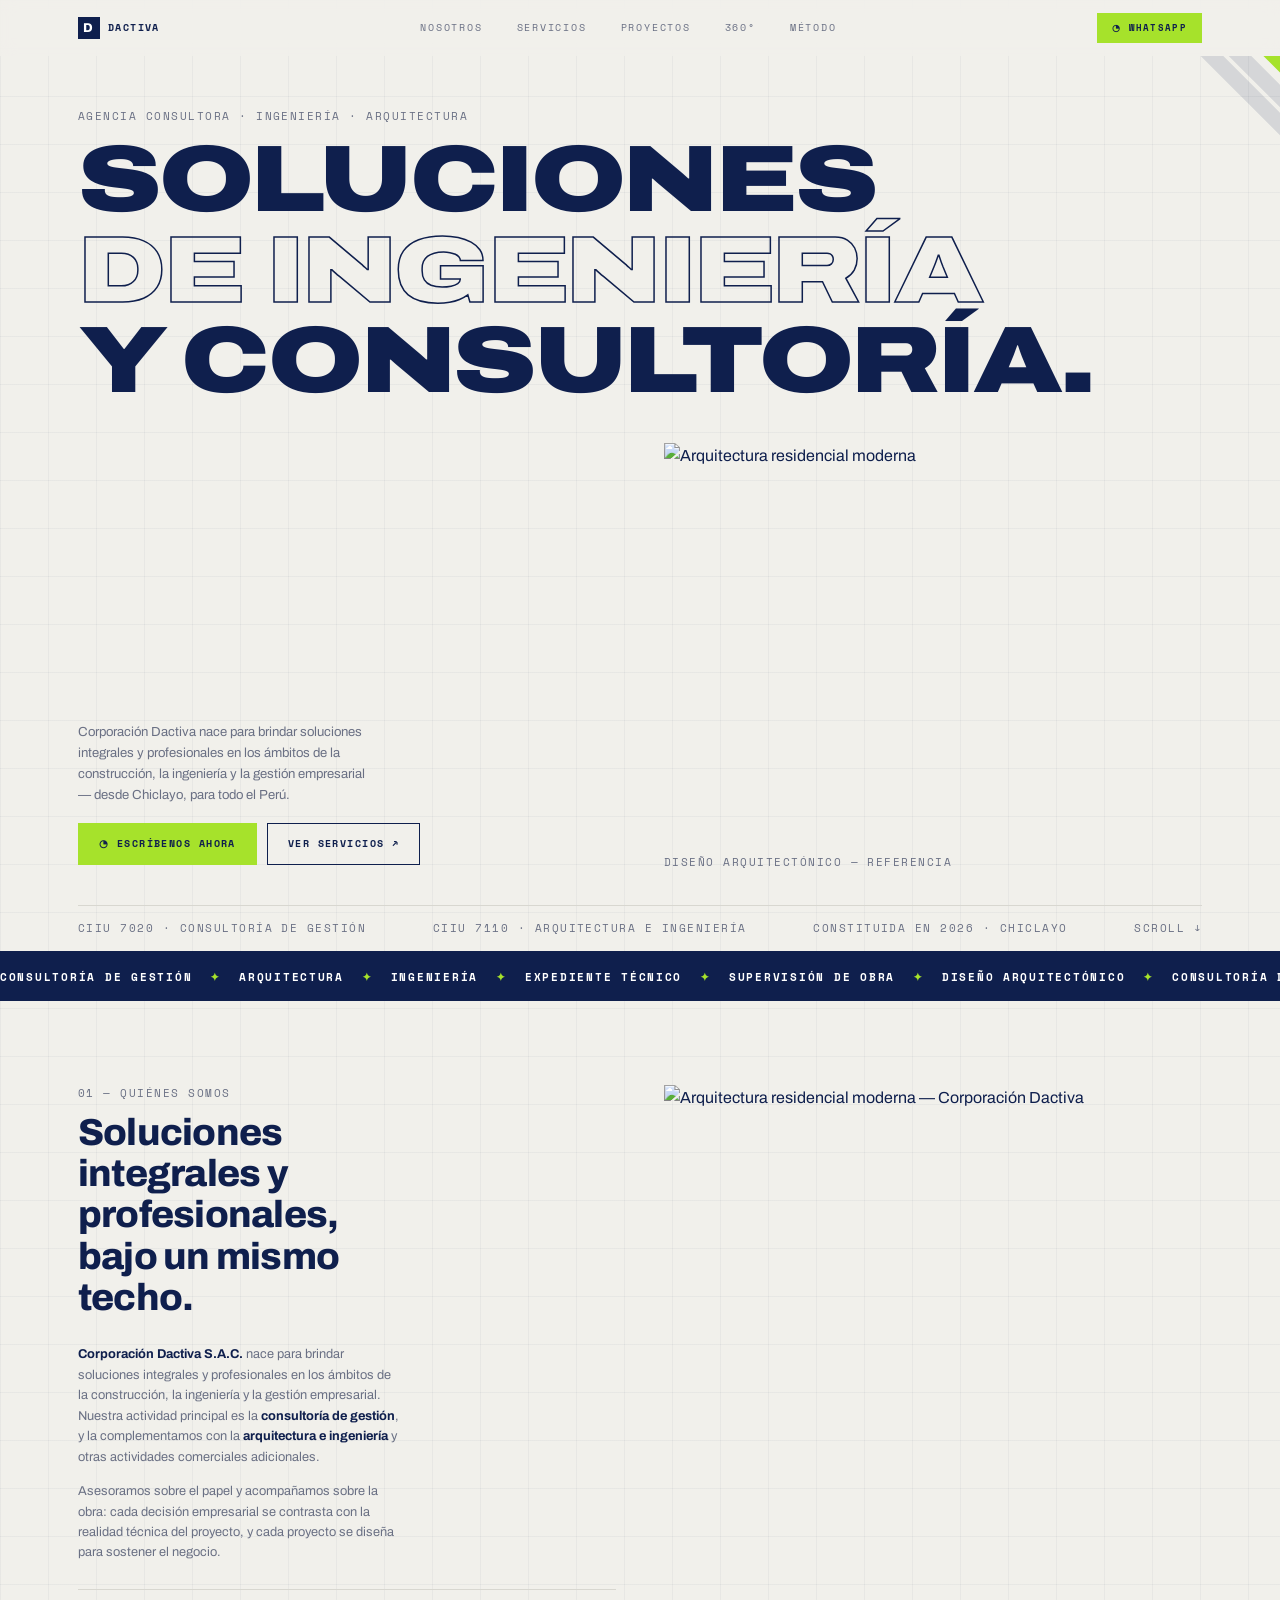
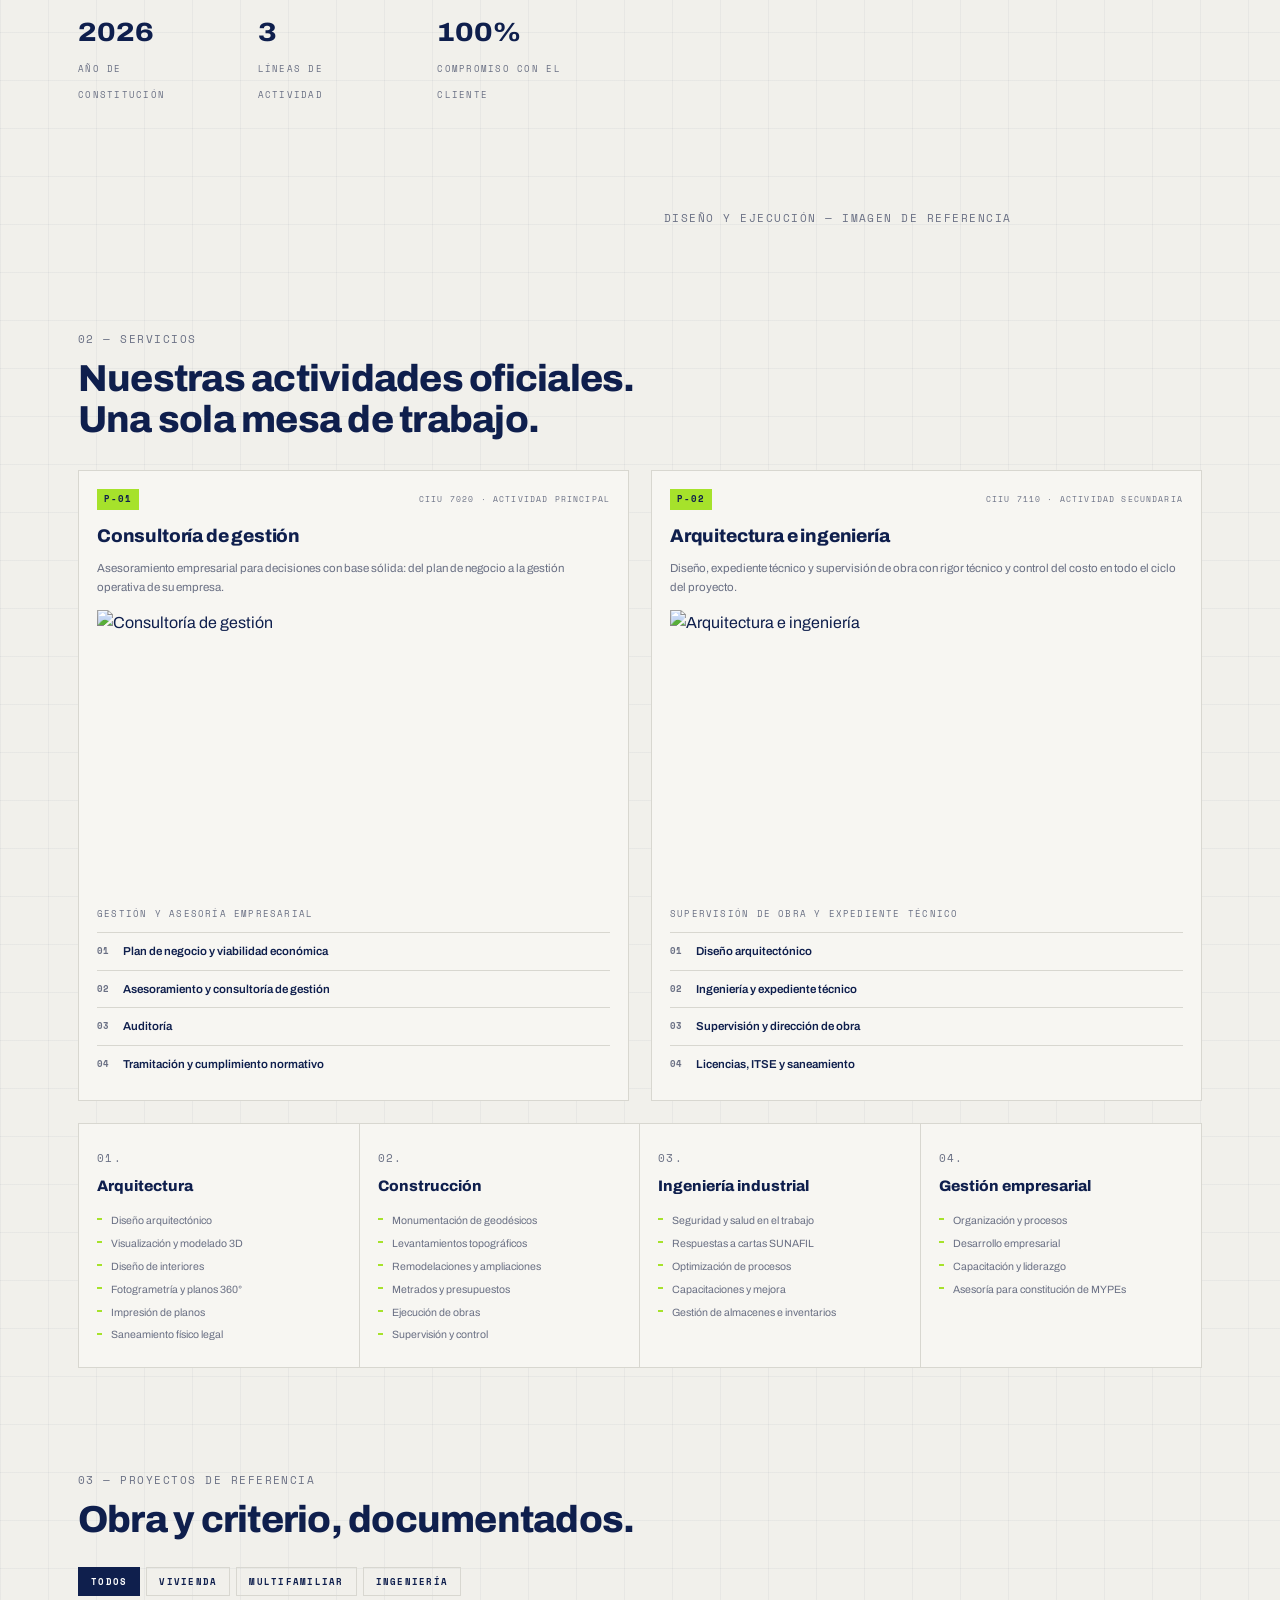
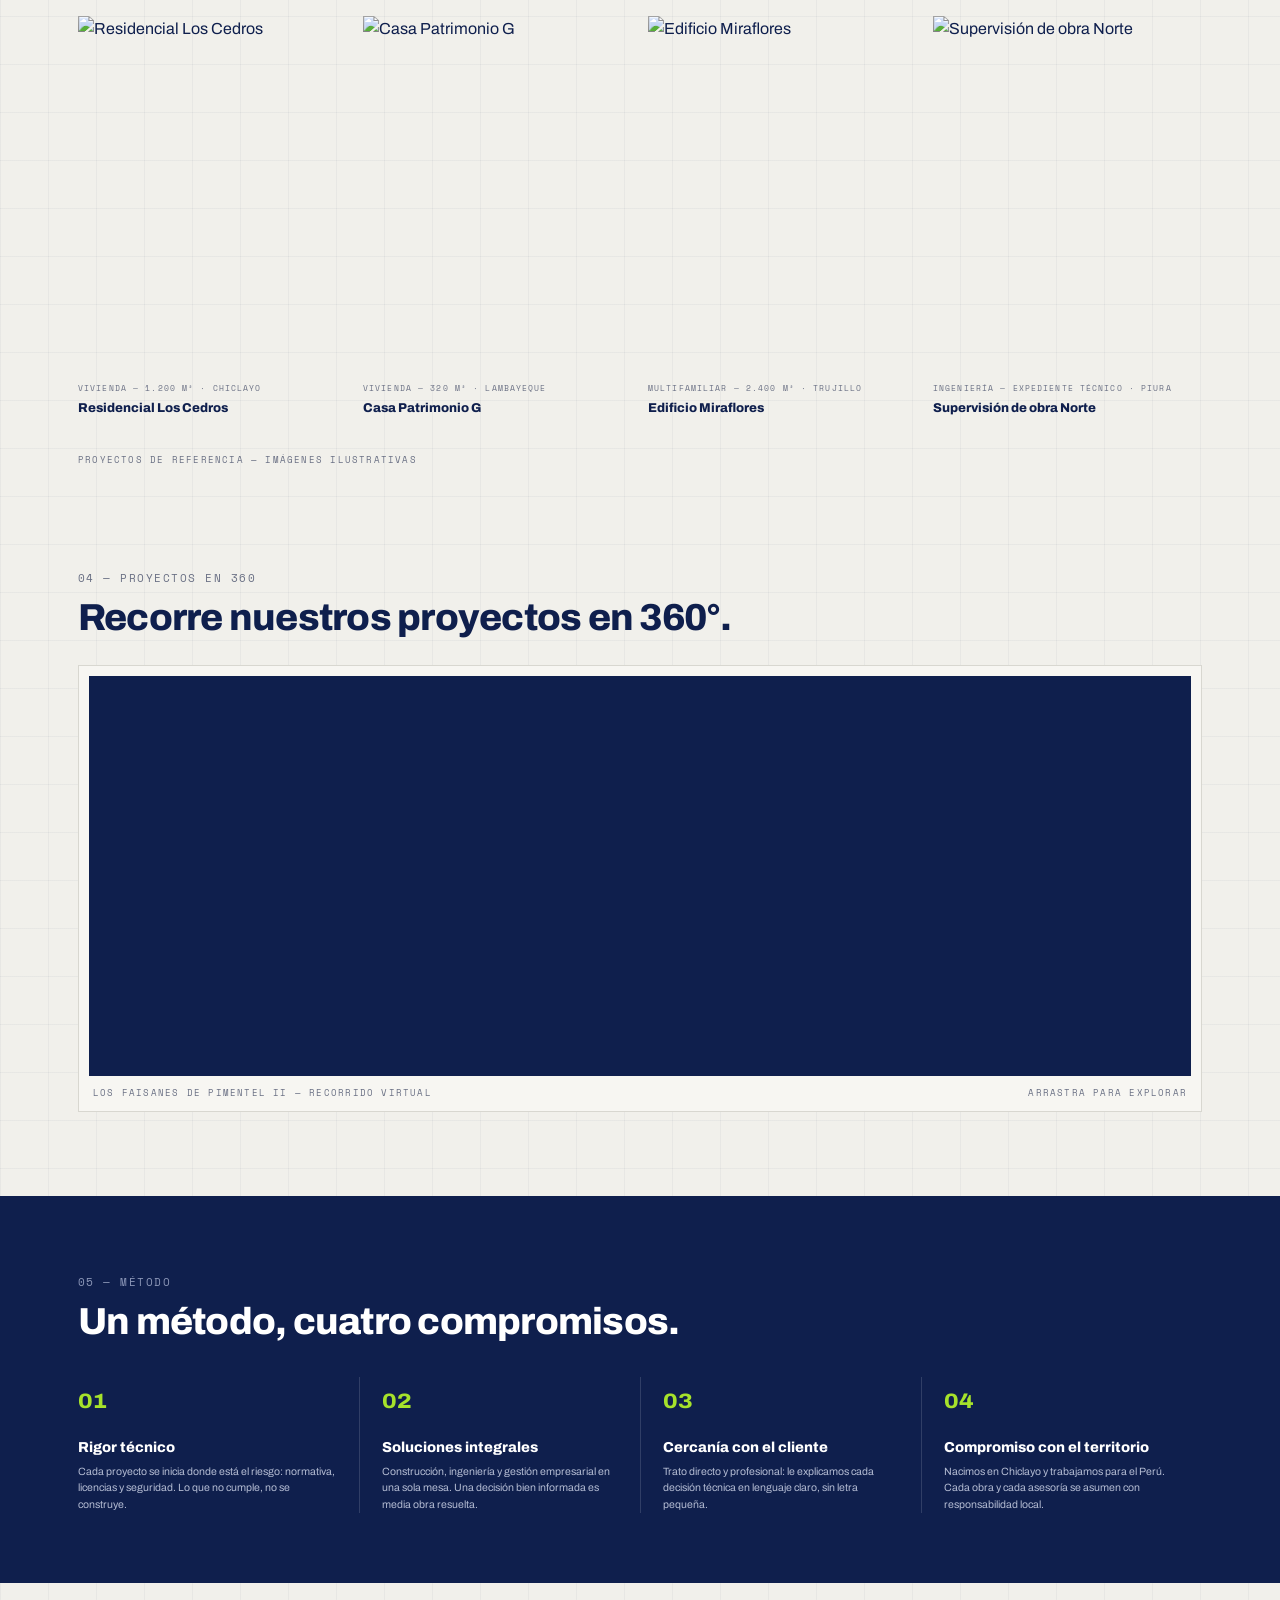
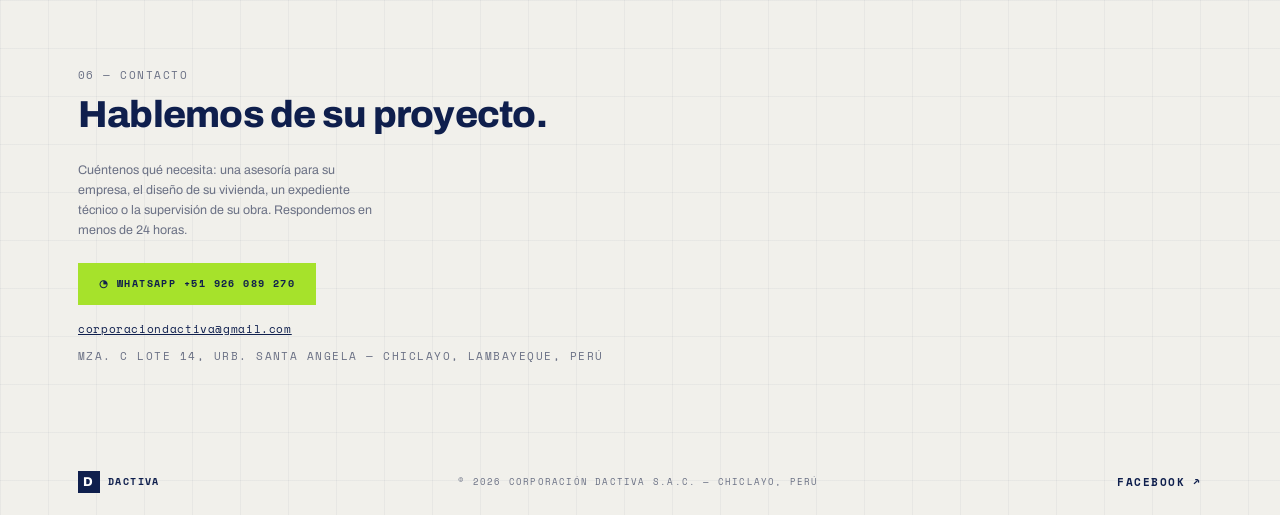
==== commit 6ac78b77: "Add files via upload" ====
--- a/index.html
+++ b/index.html
@@ -1,615 +1,135 @@
 <!DOCTYPE html>
-<html lang="es"><head><meta http-equiv="Content-Type" content="text/html; charset=UTF-8">
-
+<html lang="es">
+<head>
+<meta charset="utf-8">
 <meta name="viewport" content="width=device-width, initial-scale=1">
-<meta name="theme-color" content="#04163E">
-<meta name="description" content="Corporación Dactiva — Consultoría de gestión, arquitectura e ingeniería en Chiclayo, Perú. Soluciones integrales y profesionales para su empresa o proyecto.">
-<link rel="icon" type="image/png" href="[data-uri]">
-<title>Corporación Dactiva — Consultoría de Gestión, Arquitectura e Ingeniería</title>
-<link rel="preconnect" href="https://fonts.googleapis.com/">
-<link rel="preconnect" href="https://fonts.gstatic.com/" crossorigin="">
-<link href="./Corporación Dactiva — Consultoría de Gestión, Arquitectura e Ingeniería_files/css2" rel="stylesheet">
-<style>
-:root{--canvas:#F7F7F1;--navy:#0A1B38;--navydeep:#04163E;--lime:#88C018;--hairline:rgba(10,27,56,.14)}
-*{box-sizing:border-box;margin:0;padding:0}
-html{scroll-behavior:smooth;background:var(--canvas)}
-body{font-family:"Archivo",sans-serif;background:var(--canvas);color:var(--navy);-webkit-font-smoothing:antialiased}
-img{display:block;max-width:100%}
-a{color:inherit;text-decoration:none}
-ul{list-style:none}
-::selection{background:#88C018;color:#0A1B38}
-.mono{font-family:"JetBrains Mono",monospace}
-.wrap{max-width:1600px;margin:0 auto;padding:0 20px}
-@media(min-width:640px){.wrap{padding:0 32px}}
-section[id]{scroll-margin-top:80px}
-
-/* grain + grid */
-.noise{position:fixed;inset:0;z-index:5;pointer-events:none;opacity:.04;background-image:url("data:image/svg+xml,%3Csvg viewBox='0 0 256 256' xmlns='http://www.w3.org/2000/svg'%3E%3Cfilter id='n'%3E%3CfeTurbulence type='fractalNoise' baseFrequency='0.9' numOctaves='3' stitchTiles='stitch'/%3E%3C/filter%3E%3Crect width='100%25' height='100%25' filter='url(%23n)'/%3E%3C/svg%3E")}
-.gridlines{background-image:linear-gradient(to right,rgba(10,27,56,.06) 1px,transparent 1px),linear-gradient(to bottom,rgba(10,27,56,.06) 1px,transparent 1px);background-size:72px 72px}
-
-/* header */
-header.site{position:fixed;top:0;left:0;right:0;z-index:50;border-bottom:1px solid var(--hairline);background:rgba(255,255,255,.85);backdrop-filter:blur(16px)}
-.bar{display:flex;align-items:center;justify-content:space-between;height:64px}
-img.logo{height:48px;width:48px;object-fit:contain}
-nav.desktop{display:none;align-items:center;gap:32px}
-nav.desktop a{font-family:"JetBrains Mono",monospace;font-size:11px;text-transform:uppercase;letter-spacing:.25em;color:rgba(10,27,56,.6);transition:color .3s}
-nav.desktop a:hover{color:var(--navy)}
-.head-right{display:none;align-items:center;gap:24px}
-.btn-wa{display:inline-flex;align-items:center;gap:8px;background:var(--lime);color:var(--navy);font-family:"JetBrains Mono",monospace;font-size:11px;text-transform:uppercase;letter-spacing:.25em;padding:10px 20px;transition:background .3s}
-.btn-wa:hover{background:#9DD31F}
-.burger{display:block;background:none;border:0;cursor:pointer;color:var(--navy)}
-@media(min-width:1024px){nav.desktop,.head-right{display:flex}.burger{display:none}}
-#mobileMenu{display:none;border-top:1px solid var(--hairline);background:rgba(255,255,255,.97);padding:24px 20px;flex-direction:column;gap:20px}
-#mobileMenu.open{display:flex}
-#mobileMenu a.mm{font-family:Syne,sans-serif;font-size:24px;font-weight:700;text-transform:uppercase;letter-spacing:-.02em}
-.icon{width:16px;height:16px;fill:currentColor}
-
-/* hero */
-.hero{position:relative;display:flex;flex-direction:column;min-height:100vh;overflow:hidden;border-bottom:1px solid var(--hairline)}
-.hero-bg{position:absolute;inset:0;opacity:.12}
-.hero-bg img{width:100%;height:100%;object-fit:cover}
-.hero-bg::after{content:"";position:absolute;inset:0;background:linear-gradient(to bottom,rgba(247,247,241,.6),rgba(247,247,241,.4),var(--canvas))}
-.hero-grid{position:absolute;inset:0}
-.stripes{position:absolute;right:-40px;top:96px;display:none;flex-direction:column;gap:16px;transform:rotate(-45deg);pointer-events:none}
-.stripes i{display:block}
-.stripes i:nth-child(1){height:48px;width:420px;background:rgba(136,192,24,.8)}
-.stripes i:nth-child(2){height:12px;width:300px;background:rgba(10,27,56,.3)}
-.stripes i:nth-child(3){height:8px;width:360px;background:rgba(10,27,56,.15)}
-@media(min-width:1024px){.stripes{display:flex}}
-.hero-inner{position:relative;z-index:2;flex:1;display:flex;flex-direction:column;justify-content:flex-end;padding:128px 0 40px}
-.eyebrow{margin-bottom:24px;font-family:"JetBrains Mono",monospace;font-size:11px;text-transform:uppercase;letter-spacing:.3em;color:rgba(10,27,56,.6)}
-h1.hero-title{font-family:Syne,sans-serif;font-weight:700;text-transform:uppercase;line-height:.92;letter-spacing:-.03em;font-size:clamp(2.3rem,8.6vw,8rem)}
-.hero-line{display:block;overflow:hidden;padding-bottom:4px}
-.hero-line>span{display:block;transform:translateY(112%);animation:rise 1s cubic-bezier(.16,1,.3,1) forwards}
-.hero-line:nth-child(1)>span{animation-delay:.2s}
-.hero-line:nth-child(2)>span{animation-delay:.33s}
-.hero-line:nth-child(3)>span{animation-delay:.46s}
-@keyframes rise{to{transform:translateY(0)}}
-.outline{color:transparent;-webkit-text-stroke:1px rgba(10,27,56,.6)}
-.hero-row{margin-top:40px;display:flex;flex-direction:column;gap:40px}
-@media(min-width:1024px){.hero-row{flex-direction:row;align-items:flex-end;justify-content:space-between}}
-.hero-sub{max-width:36rem;font-size:16px;line-height:1.65;color:rgba(10,27,56,.8)}
-.hero-ctas{margin-top:32px;display:flex;flex-wrap:wrap;gap:16px;align-items:center}
-.btn{display:inline-flex;align-items:center;gap:8px;font-family:"JetBrains Mono",monospace;font-size:11px;text-transform:uppercase;letter-spacing:.25em;padding:16px 28px;cursor:pointer;transition:all .3s}
-.btn-lime{background:var(--lime);color:var(--navy)}
-.btn-lime:hover{background:#9DD31F}
-.btn-ghost{border:1px solid rgba(10,27,56,.3);color:var(--navy)}
-.btn-ghost:hover{border-color:var(--navy);background:var(--navy);color:var(--canvas)}
-.hero-side{display:none;width:256px;flex-shrink:0}
-@media(min-width:1024px){.hero-side{display:block}}
-.hero-side .frame{border:1px solid rgba(10,27,56,.2);clip-path:polygon(0 0,100% 0,100% calc(100% - 22px),calc(100% - 22px) 100%,0 100%)}
-.hero-side img{aspect-ratio:3/4;width:100%;object-fit:cover}
-figcaption,.figcap{margin-top:12px;font-family:"JetBrains Mono",monospace;font-size:10px;text-transform:uppercase;letter-spacing:.25em;color:rgba(10,27,56,.5)}
-.hero-bottom{margin-top:56px;display:flex;flex-wrap:wrap;justify-content:space-between;align-items:center;gap:16px;border-top:1px solid var(--hairline);padding-top:20px}
-.hero-badges{display:flex;flex-wrap:wrap;column-gap:40px;row-gap:8px;font-family:"JetBrains Mono",monospace;font-size:11px;text-transform:uppercase;letter-spacing:.2em;color:rgba(10,27,56,.6)}
-.scroll-hint{display:inline-flex;align-items:center;gap:8px;font-family:"JetBrains Mono",monospace;font-size:11px;text-transform:uppercase;letter-spacing:.25em;color:rgba(10,27,56,.6)}
-
-/* marquee */
-.marquee{overflow:hidden;border-bottom:1px solid var(--hairline);padding:32px 0}
-.marquee-track{display:flex;width:max-content;animation:marquee 70s linear infinite}
-.marquee-item{display:flex;align-items:center}
-.marquee-item span{white-space:nowrap;padding:0 32px;font-family:Syne,sans-serif;font-size:clamp(24px,4vw,60px);font-weight:700;text-transform:uppercase;letter-spacing:-.02em;color:transparent;-webkit-text-stroke:1px rgba(10,27,56,.6)}
-.marquee-item i{width:8px;height:8px;background:var(--lime)}
-@keyframes marquee{to{transform:translateX(-50%)}}
-
-/* sections */
-.section{padding:96px 0;border-bottom:1px solid var(--hairline)}
-@media(min-width:640px){.section{padding:128px 0}}
-.label{font-family:"JetBrains Mono",monospace;font-size:11px;text-transform:uppercase;letter-spacing:.3em;color:rgba(10,27,56,.5)}
-h2.title{margin-top:24px;font-family:Syne,sans-serif;font-weight:700;text-transform:uppercase;line-height:1.02;letter-spacing:-.02em;font-size:clamp(30px,4vw,48px)}
-.about-grid{margin-top:40px;display:grid;gap:56px}
-@media(min-width:1024px){.about-grid{grid-template-columns:7fr 5fr;gap:80px}}
-.about-copy p{max-width:36rem;font-size:16px;line-height:1.65;color:rgba(10,27,56,.8);margin-top:16px}
-.about-copy p.lead{margin-top:32px}
-.about-copy strong{color:var(--navy);font-weight:500}
-.stats{margin-top:48px;display:grid;grid-template-columns:repeat(3,1fr);border-top:1px solid var(--hairline)}
-.stats>div{border-right:1px solid var(--hairline);padding-top:24px;padding-right:16px}
-.stats>div:last-child{border-right:0}
-.stats b{font-family:Syne,sans-serif;font-size:clamp(24px,3vw,36px);font-weight:700}
-.stats small{display:block;margin-top:8px;font-family:"JetBrains Mono",monospace;font-size:10px;text-transform:uppercase;letter-spacing:.2em;color:rgba(10,27,56,.5)}
-.about-img .frame{border:1px solid rgba(10,27,56,.2);clip-path:polygon(0 0,100% 0,100% calc(100% - 22px),calc(100% - 22px) 100%,0 100%)}
-.about-img img{aspect-ratio:4/3;width:100%;object-fit:cover}
-
-/* services pillars */
-.pillars{margin-top:64px;display:grid;gap:40px}
-@media(min-width:1024px){.pillars{grid-template-columns:1fr 1fr}}
-.pillar{display:flex;flex-direction:column;height:100%;border:1px solid rgba(10,27,56,.15);background:#fff;transition:border-color .3s}
-.pillar:hover{border-color:rgba(10,27,56,.5)}
-.pillar-head{display:flex;justify-content:space-between;align-items:center;border-bottom:1px solid var(--hairline);padding:16px 24px}
-.pillar-head span{font-family:"JetBrains Mono",monospace;font-size:11px;letter-spacing:.25em;color:rgba(10,27,56,.5)}
-.pillar-head i{width:8px;height:8px;background:var(--lime)}
-.pillar-body{padding:32px 24px 0}
-.pillar-tag{font-family:"JetBrains Mono",monospace;font-size:10px;text-transform:uppercase;letter-spacing:.25em;color:var(--lime)}
-.pillar h3{margin-top:12px;font-family:Syne,sans-serif;font-size:clamp(22px,2vw,30px);font-weight:700;text-transform:uppercase;letter-spacing:-.02em}
-.pillar p.desc{margin-top:16px;font-size:14px;line-height:1.6;color:rgba(10,27,56,.75)}
-.pillar .frame{margin-top:32px;border:1px solid rgba(10,27,56,.2);overflow:hidden;clip-path:polygon(0 0,100% 0,100% calc(100% - 22px),calc(100% - 22px) 100%,0 100%)}
-.pillar .frame img{aspect-ratio:16/9;width:100%;object-fit:cover;transition:transform .7s ease-out}
-.pillar:hover .frame img{transform:scale(1.03)}
-.pillar ul{margin-top:auto;border-top:1px solid var(--hairline);padding:24px}
-.pillar li{display:flex;gap:12px;align-items:flex-start;padding:12px 0;border-bottom:1px solid rgba(10,27,56,.05)}
-.pillar li:last-child{border-bottom:0}
-.pillar li b{font-family:"JetBrains Mono",monospace;font-size:10px;color:rgba(10,27,56,.4);font-weight:500;margin-top:6px}
-.pillar li span{font-size:14px;color:rgba(10,27,56,.85)}
-
-/* services detail cards */
-.detail-grid{margin-top:64px;display:grid;gap:24px}
-@media(min-width:640px){.detail-grid{grid-template-columns:1fr 1fr}}
-@media(min-width:1024px){.detail-grid{grid-template-columns:repeat(4,1fr)}}
-.detail-card{display:flex;flex-direction:column;height:100%;border:1px solid rgba(10,27,56,.15);background:#fff;padding:24px;transition:border-color .3s}
-.detail-card:hover{border-color:rgba(10,27,56,.5)}
-.detail-card svg{width:32px;height:32px;stroke:var(--navy);transition:stroke .3s}
-.detail-card:hover svg{stroke:var(--lime)}
-.detail-card .num{margin-top:20px;font-family:"JetBrains Mono",monospace;font-size:14px;color:var(--lime)}
-.detail-card h3{margin-top:4px;font-family:Syne,sans-serif;font-size:18px;font-weight:700;text-transform:uppercase;letter-spacing:-.02em}
-.detail-card ul{margin-top:16px;display:flex;flex-direction:column;gap:10px}
-.detail-card li{display:flex;gap:10px;align-items:flex-start;font-size:13px;line-height:1.35;color:rgba(10,27,56,.75)}
-.detail-card li i{flex-shrink:0;width:6px;height:6px;border-radius:50%;background:var(--lime);margin-top:6px}
-
-/* projects */
-.filters{display:flex;flex-wrap:wrap;gap:8px}
-.filters button{border:1px solid rgba(10,27,56,.25);background:none;padding:8px 16px;font-family:"JetBrains Mono",monospace;font-size:11px;text-transform:uppercase;letter-spacing:.2em;color:rgba(10,27,56,.6);cursor:pointer;transition:all .3s}
-.filters button:hover{border-color:var(--navy);color:var(--navy)}
-.filters button.active{background:var(--navy);border-color:var(--navy);color:var(--canvas)}
-.proj-grid{margin-top:56px;display:grid;gap:24px}
-@media(min-width:1024px){.proj-grid{grid-template-columns:repeat(12,1fr)}}
-.proj-card{position:relative;overflow:hidden;border:1px solid rgba(10,27,56,.15)}
-@media(min-width:1024px){.proj-card.w7{grid-column:span 7}.proj-card.w5{grid-column:span 5}}
-.proj-card .ph{overflow:hidden}
-.proj-card .ph.tall{aspect-ratio:16/10}
-.proj-card .ph.fill{aspect-ratio:16/10}
-@media(min-width:1024px){.proj-card.w5 .ph.fill{height:100%;aspect-ratio:auto}}
-.proj-card img{width:100%;height:100%;object-fit:cover;transition:transform .7s ease-out}
-.proj-card:hover img{transform:scale(1.04)}
-.proj-card .overlay{position:absolute;inset:0;background:linear-gradient(to top,rgba(4,22,62,.85),rgba(4,22,62,.1),transparent)}
-.proj-card .meta{position:absolute;left:0;right:0;bottom:0;display:flex;justify-content:space-between;align-items:flex-end;gap:16px;padding:24px}
-.proj-card .meta small{font-family:"JetBrains Mono",monospace;font-size:10px;text-transform:uppercase;letter-spacing:.25em;color:rgba(247,247,241,.7)}
-.proj-card .meta h3{margin-top:8px;font-family:Syne,sans-serif;font-size:20px;font-weight:700;text-transform:uppercase;letter-spacing:-.02em;color:#fff}
-.proj-card .meta .go{flex-shrink:0;width:40px;height:40px;display:grid;place-items:center;border:1px solid rgba(255,255,255,.4);color:#fff}
-.proj-note{margin-top:32px;font-family:"JetBrains Mono",monospace;font-size:10px;text-transform:uppercase;letter-spacing:.25em;color:rgba(10,27,56,.5)}
-
-/* manifesto */
-.mani-grid{display:grid;gap:56px}
-@media(min-width:1024px){.mani-grid{grid-template-columns:5fr 7fr;gap:80px}}
-.chapter{border-top:1px solid var(--hairline);padding:40px 0;display:flex;gap:24px;align-items:baseline}
-.chapter:first-child{border-top:2px solid var(--lime)}
-.chapter .n{font-family:Syne,sans-serif;font-size:clamp(32px,4vw,48px);font-weight:700;color:rgba(10,27,56,.25);transition:color .5s}
-.chapter:hover .n{color:var(--lime)}
-.chapter h3{font-family:Syne,sans-serif;font-size:20px;font-weight:700;text-transform:uppercase;letter-spacing:-.02em}
-.chapter p{margin-top:12px;max-width:32rem;font-size:14px;line-height:1.6;color:rgba(10,27,56,.65)}
-@media(min-width:1024px){.chapter{gap:40px}}
-
-/* contact */
-.contact-grid{margin-top:40px;display:grid;gap:64px}
-@media(min-width:1024px){.contact-grid{grid-template-columns:1fr 1fr}}
-.contact-left h2{font-size:clamp(36px,5vw,60px)}
-.contact-left>p{margin-top:32px;max-width:28rem;font-size:15px;line-height:1.65;color:rgba(10,27,56,.8)}
-.contact-rows{margin-top:48px;border-top:1px solid var(--hairline);padding-top:32px;display:flex;flex-direction:column;gap:24px;align-items:flex-start}
-.contact-rows .btn-wa{font-size:12px;padding:16px 24px;letter-spacing:.2em}
-.contact-rows .row{font-family:"JetBrains Mono",monospace;font-size:12px;text-transform:uppercase;letter-spacing:.2em;color:rgba(10,27,56,.7)}
-.socials{display:flex;gap:16px}
-.socials a{border:1px solid rgba(10,27,56,.25);padding:8px 16px;font-family:"JetBrains Mono",monospace;font-size:11px;text-transform:uppercase;letter-spacing:.2em;color:rgba(10,27,56,.7);transition:all .3s}
-.socials a:hover{border-color:var(--navy);color:var(--navy)}
-form.contact{border:1px solid rgba(10,27,56,.15);background:var(--canvas);padding:40px 32px}
-.f-grid{display:grid;gap:24px}
-@media(min-width:640px){.f-grid{grid-template-columns:1fr 1fr}}
-label{display:block;font-family:"JetBrains Mono",monospace;font-size:11px;text-transform:uppercase;letter-spacing:.25em;color:rgba(10,27,56,.6)}
-input,select,textarea{margin-top:8px;width:100%;border:1px solid rgba(10,27,56,.25);background:#fff;padding:12px 16px;font-family:"Archivo",sans-serif;font-size:14px;color:var(--navy);outline:none;transition:border-color .3s}
-input:focus,select:focus,textarea:focus{border-color:var(--lime)}
-textarea{resize:vertical;min-height:120px}
-.btn-submit{margin-top:32px;width:100%;display:inline-flex;justify-content:center;align-items:center;gap:8px;background:var(--navy);color:var(--canvas);border:0;padding:16px 28px;font-family:"JetBrains Mono",monospace;font-size:11px;text-transform:uppercase;letter-spacing:.25em;cursor:pointer;transition:background .3s,opacity .3s}
-.btn-submit:hover{background:#060F22}
-.btn-submit:disabled{opacity:.5;cursor:wait}
-.form-msg{display:none;margin-top:16px;font-family:"JetBrains Mono",monospace;font-size:12px;letter-spacing:.05em}
-.form-msg.ok{display:block;color:#4a7a00}
-.form-msg.err{display:block;color:#b00020}
-
-/* footer */
-footer.site{position:relative;overflow:hidden;background:var(--navydeep);padding-top:80px;color:var(--canvas)}
-.f-stripes{position:absolute;right:0;top:40px;display:flex;flex-direction:column;gap:16px;transform:rotate(-45deg);opacity:.4;pointer-events:none}
-.f-stripes i:nth-child(1){display:block;height:32px;width:320px;background:rgba(136,192,24,.6)}
-.f-stripes i:nth-child(2){display:block;height:8px;width:200px;background:rgba(247,247,241,.3)}
-footer.site .wrap{position:relative;z-index:2}
-.f-logo{height:128px;width:auto}
-@media(min-width:640px){.f-logo{height:144px}}
-.f-cols{margin-top:64px;display:grid;gap:48px;border-top:1px solid rgba(247,247,241,.15);padding-top:48px}
-@media(min-width:640px){.f-cols{grid-template-columns:1fr 1fr}}
-@media(min-width:1024px){.f-cols{grid-template-columns:repeat(4,1fr)}}
-.f-cols .label{color:rgba(247,247,241,.5)}
-.f-cols p{margin-top:16px;font-size:14px;line-height:1.6;color:rgba(247,247,241,.7)}
-.f-cols ul{margin-top:16px;display:flex;flex-direction:column;gap:12px}
-.f-cols li{font-family:"JetBrains Mono",monospace;font-size:12px;text-transform:uppercase;letter-spacing:.15em;color:rgba(247,247,241,.7)}
-.f-cols li a:hover{color:var(--lime)}
-.to-top{margin-top:32px;display:inline-flex;align-items:center;gap:8px;border:1px solid rgba(247,247,241,.3);padding:12px 20px;font-family:"JetBrains Mono",monospace;font-size:11px;text-transform:uppercase;letter-spacing:.25em;transition:all .3s}
-.to-top:hover{background:var(--lime);color:var(--navy)}
-.f-bottom{margin-top:64px;display:flex;flex-direction:column;gap:16px;border-top:1px solid rgba(247,247,241,.15);padding:32px 0;font-family:"JetBrains Mono",monospace;font-size:10px;text-transform:uppercase;letter-spacing:.2em;color:rgba(247,247,241,.4)}
-@media(min-width:640px){.f-bottom{flex-direction:row;justify-content:space-between;align-items:center}}
-
-/* whatsapp float */
-.wa-float{position:fixed;bottom:24px;right:24px;z-index:50;width:56px;height:56px;border-radius:50%;background:var(--lime);display:grid;place-items:center;box-shadow:0 8px 30px rgba(10,27,56,.25);transition:transform .3s}
-.wa-float:hover{transform:scale(1.08)}
-.wa-float svg{width:28px;height:28px;fill:var(--navy)}
-
-/* reveal */
-.reveal{opacity:0;transform:translateY(28px);transition:opacity .8s cubic-bezier(.16,1,.3,1),transform .8s cubic-bezier(.16,1,.3,1)}
-.reveal.in{opacity:1;transform:none}
-@media(prefers-reduced-motion:reduce){.reveal{opacity:1;transform:none;transition:none}.hero-line>span{animation:none;transform:none}.marquee-track{animation:none}}
-</style>
+<title>Corporación Dactiva — Soluciones de Ingeniería y Consultoría</title>
+<meta name="description" content="Consultoría de gestión, arquitectura e ingeniería bajo un mismo techo. Desde Chiclayo, para todo el Perú.">
+<link rel="preconnect" href="https://fonts.googleapis.com">
+<link href="https://fonts.googleapis.com/css2?family=Archivo:wdth,wght@62..125,100..900&family=Space+Mono:wght@400;700&display=swap" rel="stylesheet">
+<link rel="stylesheet" href="style.css">
 </head>
 <body>
-<div class="noise"></div>
-
-<header class="site">
-  <div class="wrap bar">
-    <a href="https://dactiva-consulting.preview.emergentagent.com/dactiva.html#top" aria-label="Corporación Dactiva">
-      <img class="logo" src="[data-uri]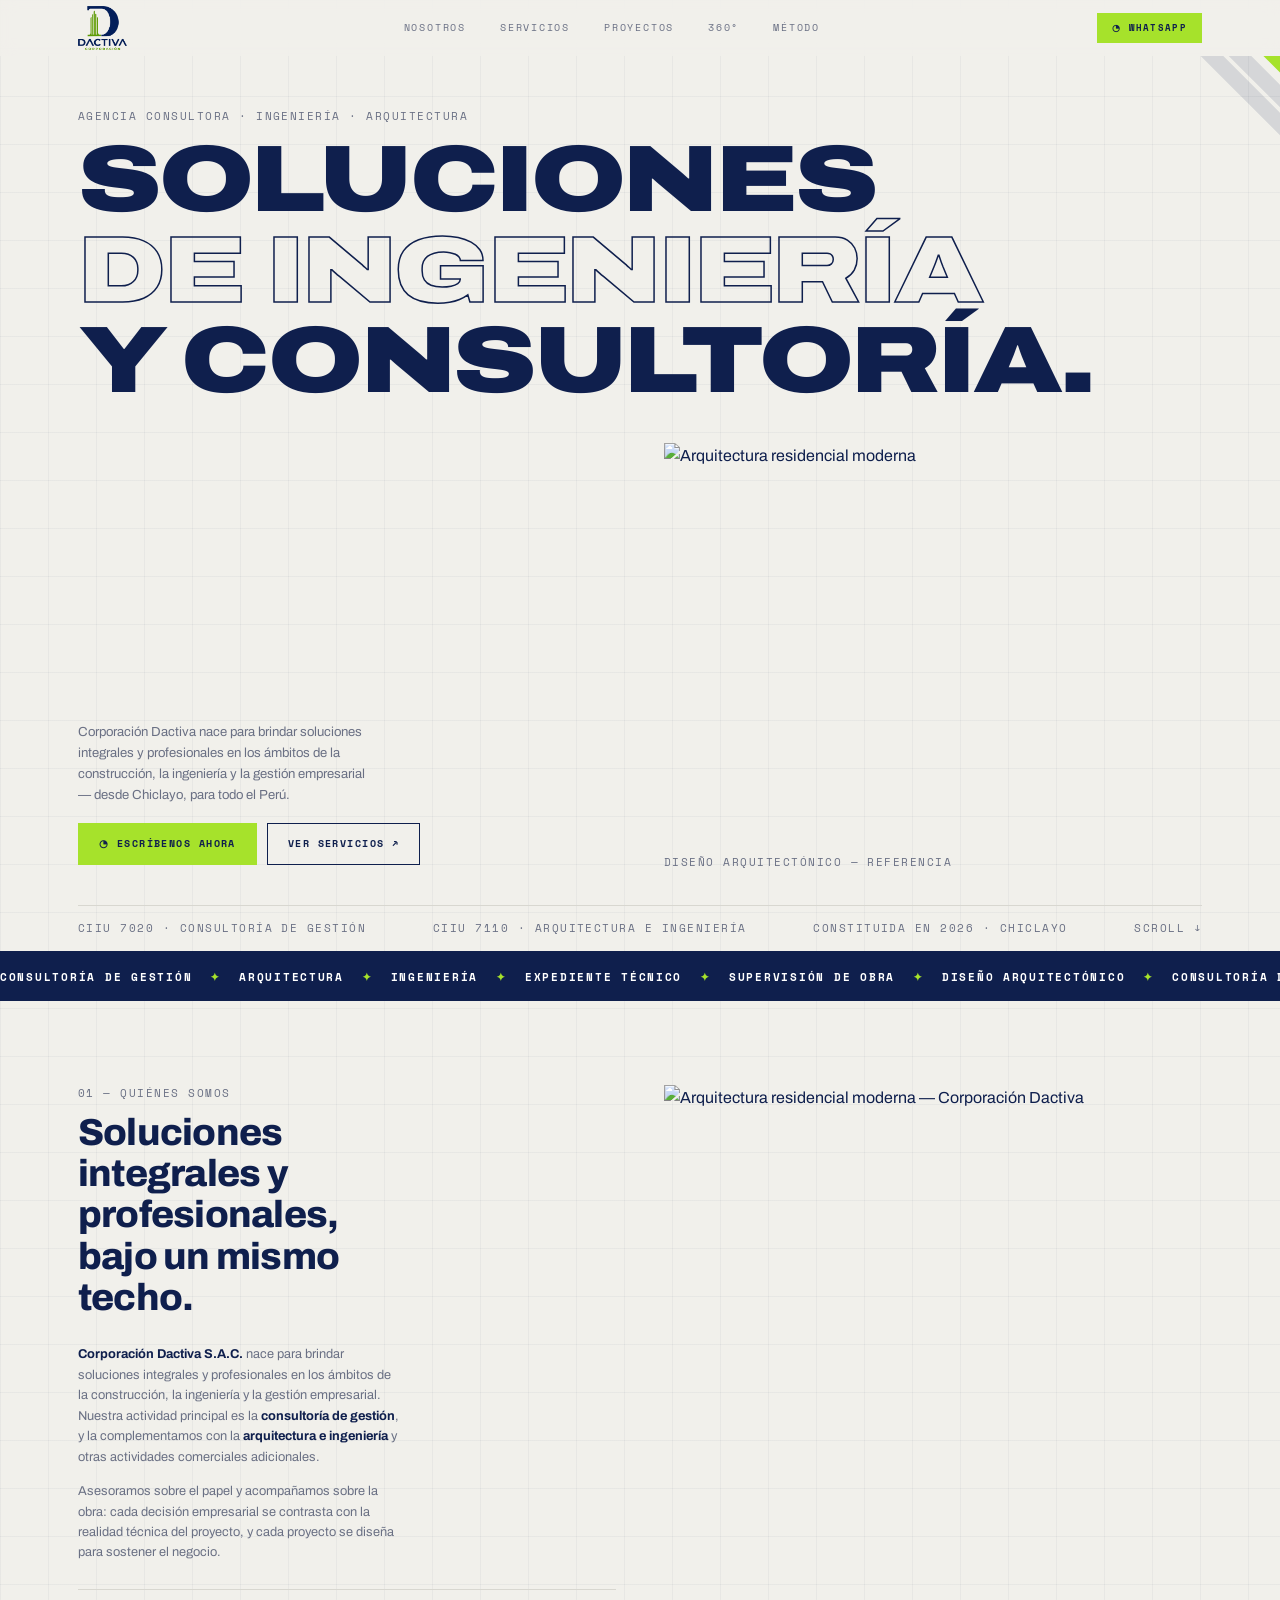
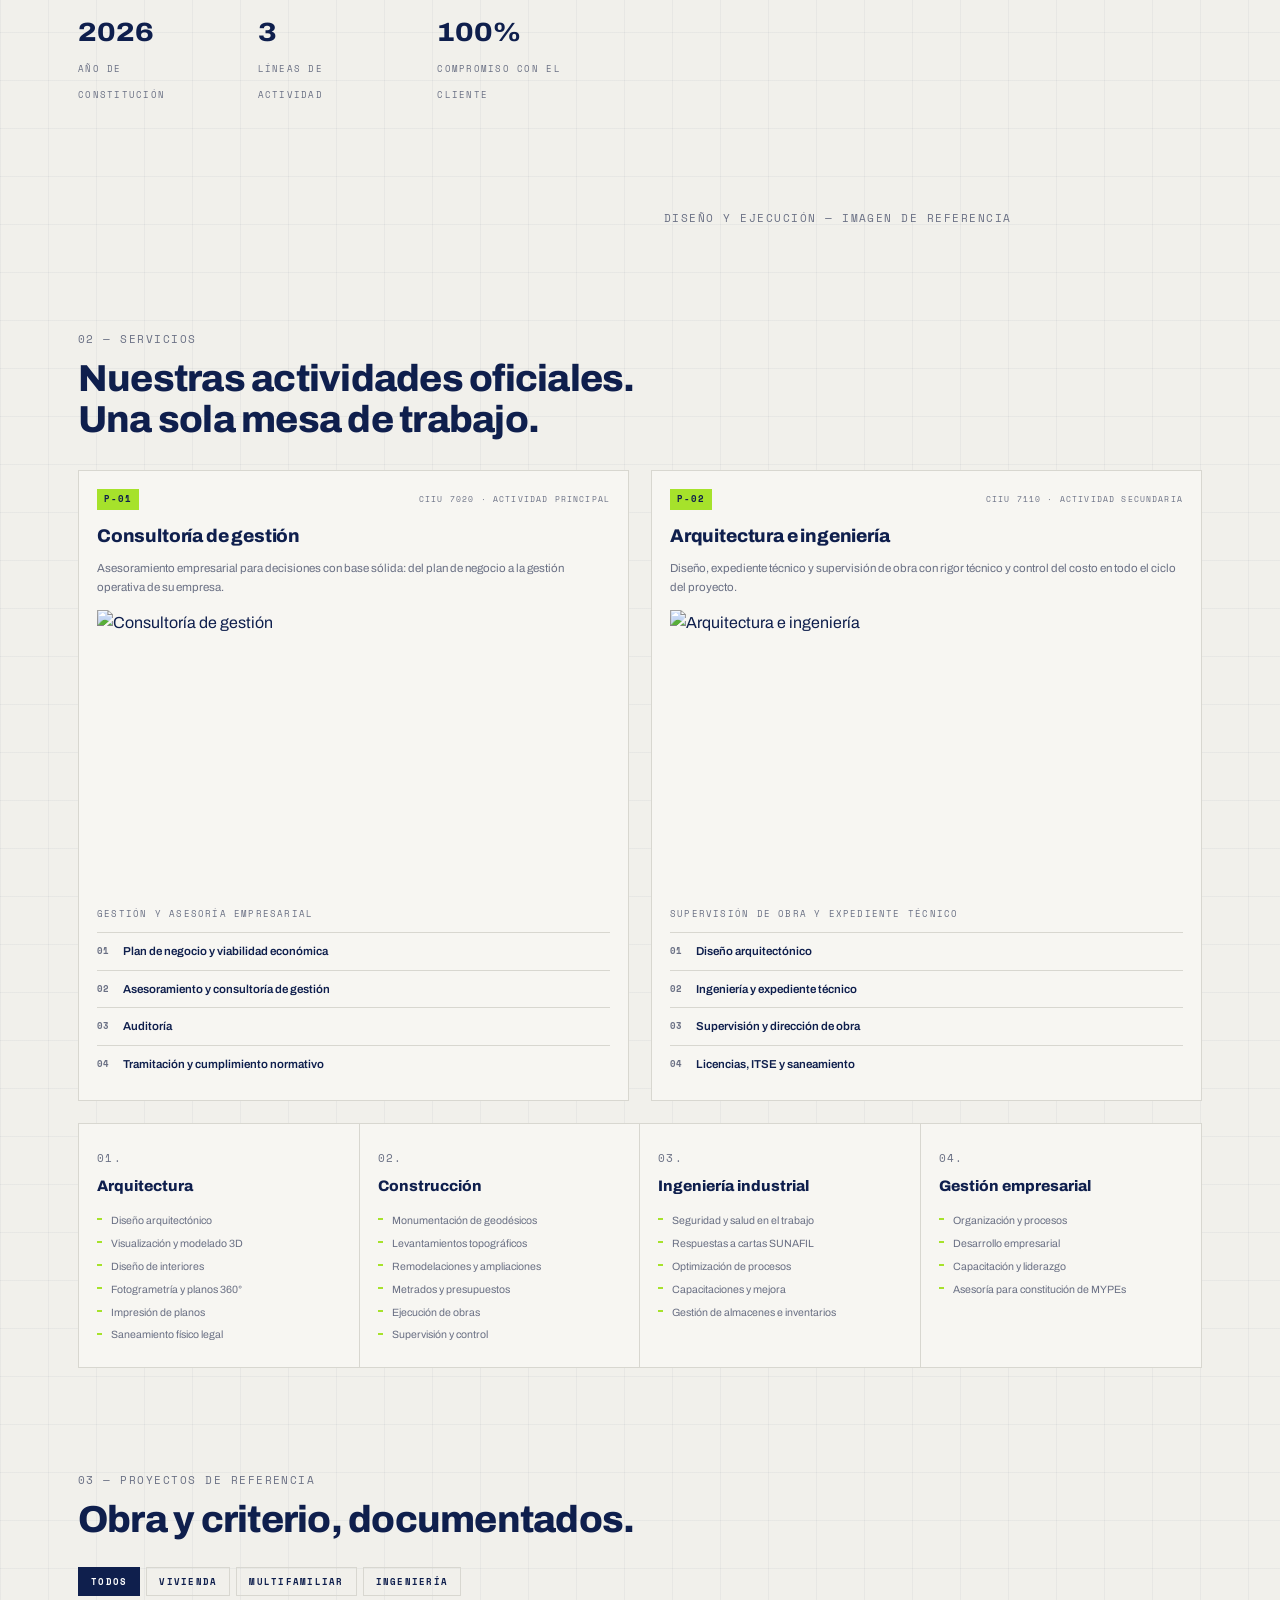
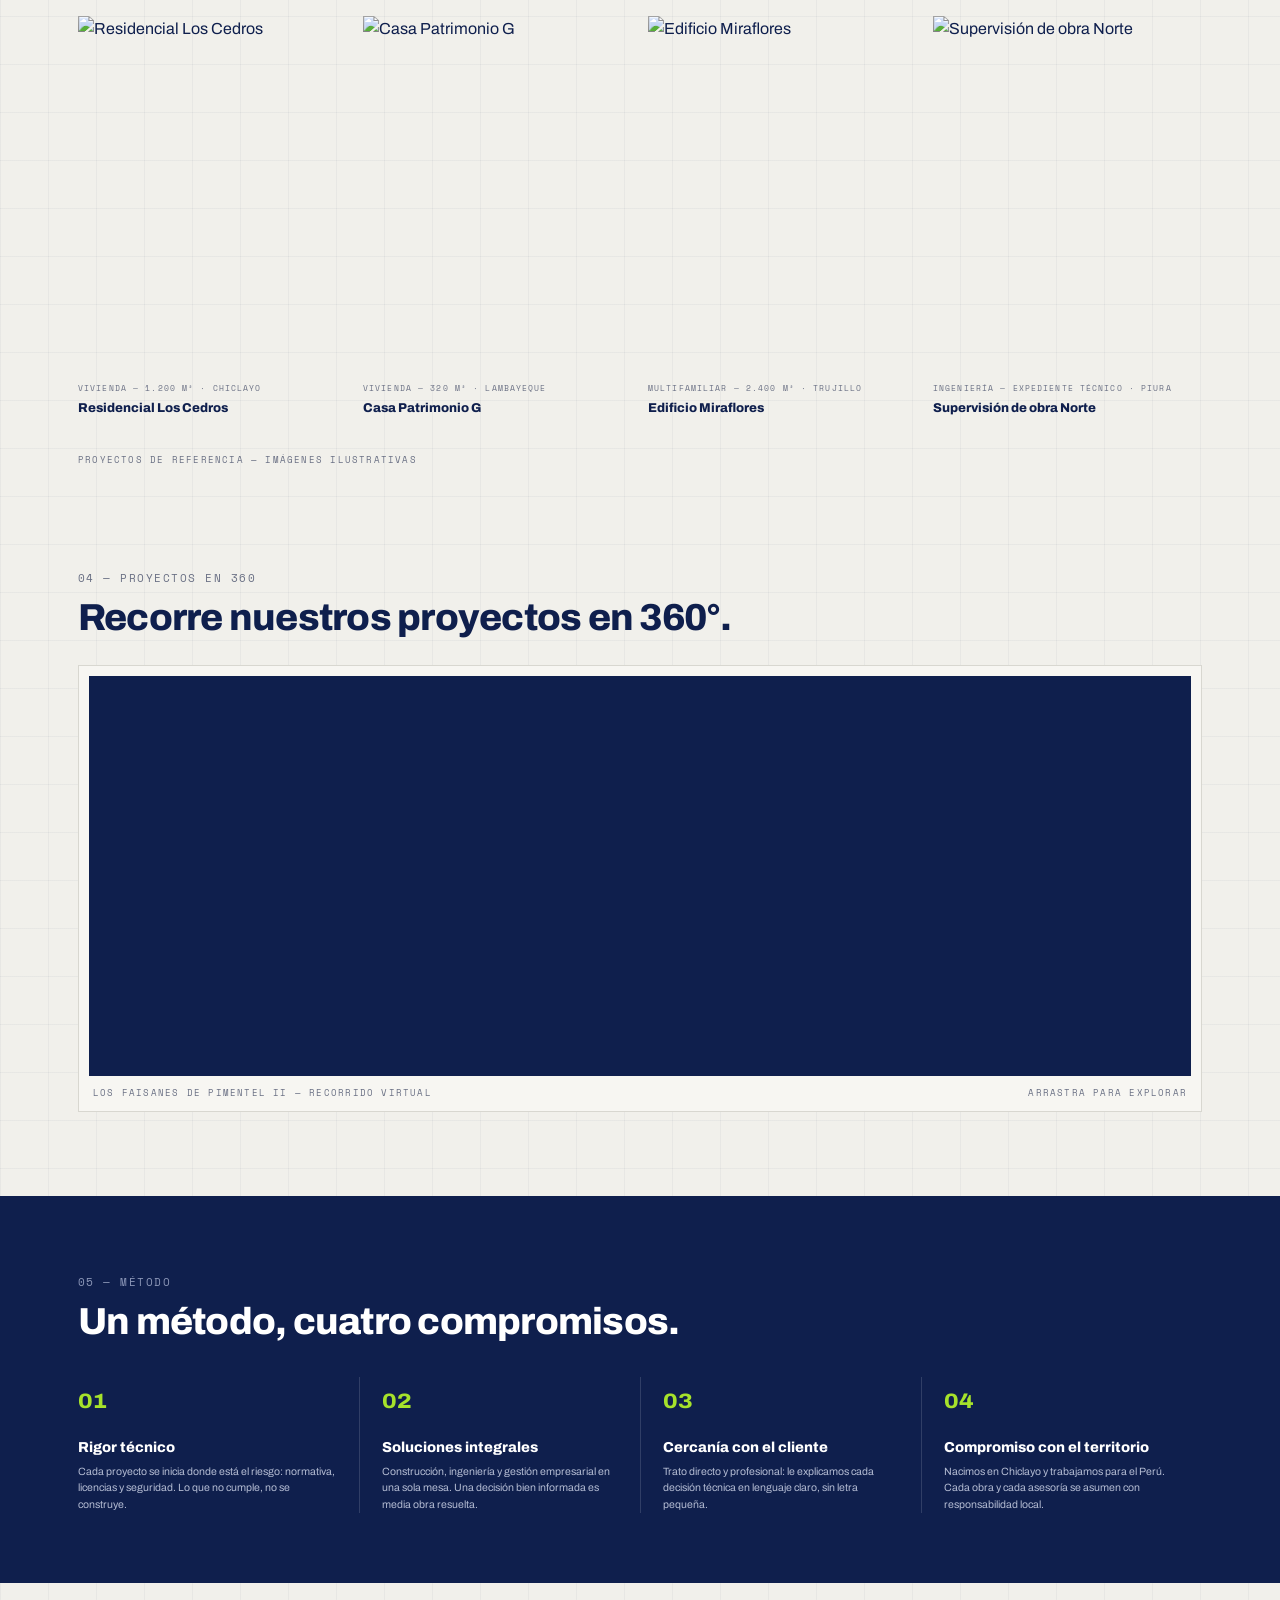
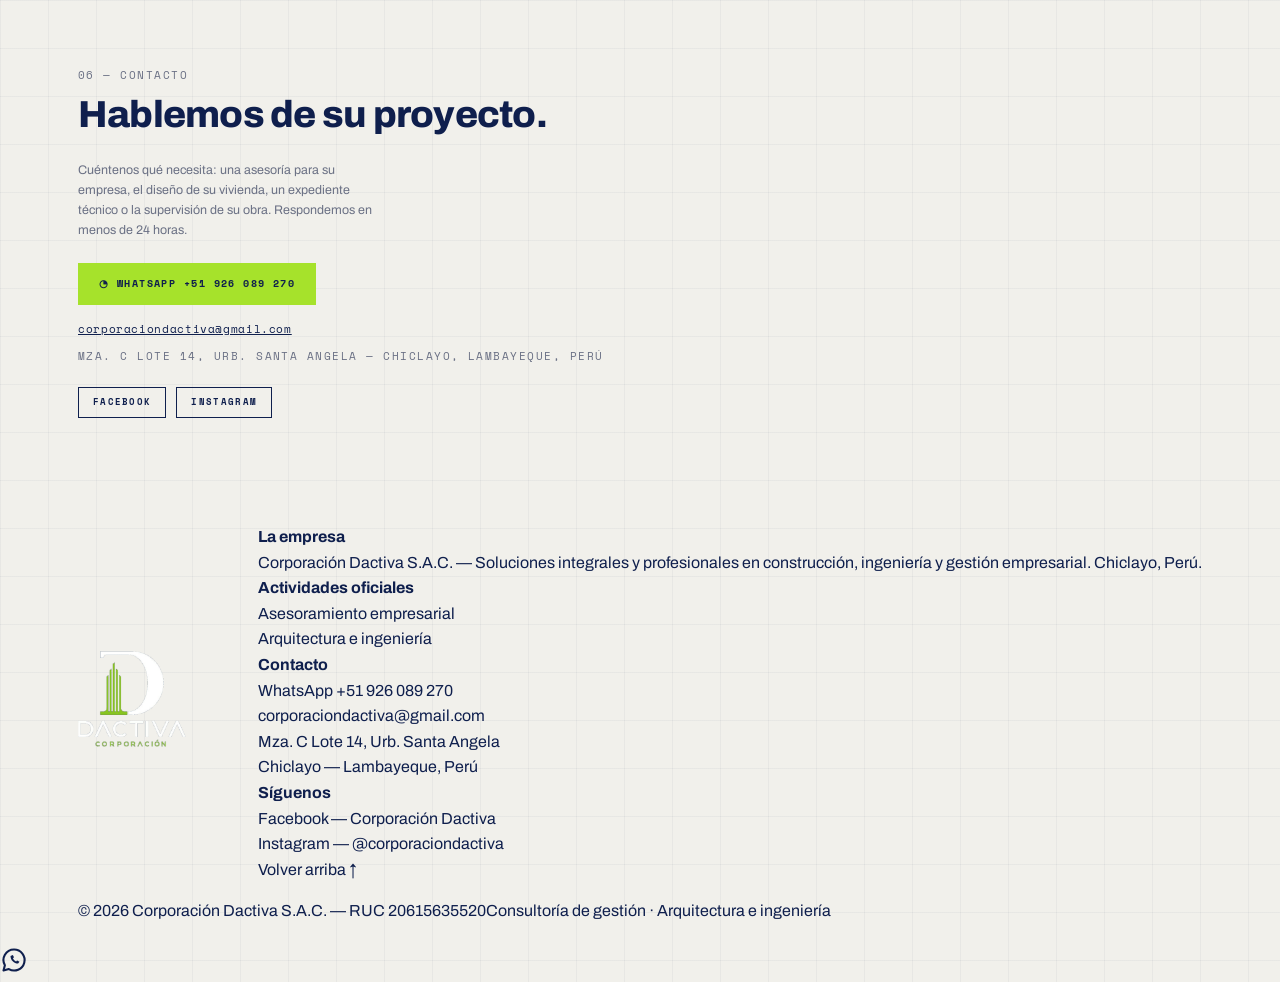
==== commit cf382fd6: "Mejora el pie de página con el logotipo y enlaces a redes sociales. Agregar el icono del logotipo y " ====
--- a/index.html
+++ b/index.html
@@ -7,11 +7,12 @@
 <meta name="description" content="Consultoría de gestión, arquitectura e ingeniería bajo un mismo techo. Desde Chiclayo, para todo el Perú.">
 <link rel="preconnect" href="https://fonts.googleapis.com">
 <link href="https://fonts.googleapis.com/css2?family=Archivo:wdth,wght@62..125,100..900&family=Space+Mono:wght@400;700&display=swap" rel="stylesheet">
+<link rel="icon" type="image/png" href="images/logo-claro.png">
 <link rel="stylesheet" href="style.css">
 </head>
 <body>
 <header><div class="wrap">
-<a class="logo" href="#top"><i>D</i>DACTIVA</a>
+<a class="logo" href="#top" aria-label="Corporación Dactiva"><img src="images/logo-claro.png" alt="Corporación Dactiva" height="44"></a>
 <nav><a href="#estudio">NOSOTROS</a><a href="#servicios">SERVICIOS</a><a href="#proyectos">PROYECTOS</a><a href="#360">360°</a><a href="#metodo">MÉTODO</a></nav>
 <a class="btn lime sm" href="https://wa.me/51926089270?text=Hola%20Corporaci%C3%B3n%20Dactiva%2C%20quiero%20asesor%C3%ADa%20para%20mi%20proyecto." target="_blank" rel="noopener">◔ WHATSAPP</a>
 </div></header>
@@ -114,14 +115,24 @@
 <a class="btn lime" href="https://wa.me/51926089270?text=Hola%20Corporaci%C3%B3n%20Dactiva%2C%20quiero%20asesor%C3%ADa%20para%20mi%20proyecto." target="_blank" rel="noopener">◔ WhatsApp +51 926 089 270</a>
 <a class="mail" href="mailto:corporaciondactiva@gmail.com">corporaciondactiva@gmail.com</a>
 <div class="mono addr">Mza. C Lote 14, Urb. Santa Angela — Chiclayo, Lambayeque, Perú</div>
+<div class="cta" style="margin-top:22px"><a class="btn out sm" href="https://www.facebook.com/profile.php?id=615723553952" target="_blank" rel="noopener">Facebook</a><a class="btn out sm" href="https://www.instagram.com/corporaciondactiva" target="_blank" rel="noopener">Instagram</a></div>
 </div></section>
 </main>
 
-<footer><div class="wrap">
-<a class="logo" href="#top"><i>D</i>DACTIVA</a>
-<span class="mono" style="font-size:.54rem">© 2026 Corporación Dactiva S.A.C. — Chiclayo, Perú</span>
-<a class="mono fb" href="https://www.facebook.com/profile.php?id=615723553952" target="_blank" rel="noopener">Facebook ↗</a>
-</div></footer>
+<footer class="foot">
+<div class="fstripes" aria-hidden="true"><i></i><i></i></div>
+<div class="wrap">
+<a class="flogo" href="#top" aria-label="Corporación Dactiva"><img src="images/logo-azul.png" alt="Corporación Dactiva" height="96"></a>
+<div class="fgrid">
+<div><h4>La empresa</h4><p>Corporación Dactiva S.A.C. — Soluciones integrales y profesionales en construcción, ingeniería y gestión empresarial. Chiclayo, Perú.</p></div>
+<div><h4>Actividades oficiales</h4><ul><li><a href="#servicios">Asesoramiento empresarial</a></li><li><a href="#servicios">Arquitectura e ingeniería</a></li></ul></div>
+<div><h4>Contacto</h4><ul><li><a href="https://wa.me/51926089270?text=Hola%20Corporaci%C3%B3n%20Dactiva%2C%20quiero%20asesor%C3%ADa%20para%20mi%20proyecto." target="_blank" rel="noopener">WhatsApp +51 926 089 270</a></li><li><a href="mailto:corporaciondactiva@gmail.com">corporaciondactiva@gmail.com</a></li><li>Mza. C Lote 14, Urb. Santa Angela</li><li>Chiclayo — Lambayeque, Perú</li></ul></div>
+<div><h4>Síguenos</h4><ul><li><a href="https://www.facebook.com/profile.php?id=615723553952" target="_blank" rel="noopener">Facebook — Corporación Dactiva</a></li><li><a href="https://www.instagram.com/corporaciondactiva" target="_blank" rel="noopener">Instagram — @corporaciondactiva</a></li></ul><a class="up" href="#top">Volver arriba ↑</a></div>
+</div>
+<div class="fbar"><span>© 2026 Corporación Dactiva S.A.C. — RUC 20615635520</span><span>Consultoría de gestión · Arquitectura e ingeniería</span></div>
+</div>
+</footer>
+<a class="wa-float" href="https://wa.me/51926089270?text=Hola%20Corporaci%C3%B3n%20Dactiva%2C%20quiero%20asesor%C3%ADa%20para%20mi%20proyecto." target="_blank" rel="noopener" aria-label="Escríbenos por WhatsApp"><svg viewBox="0 0 24 24" width="28" height="28" aria-hidden="true"><path d="M12 3a9 9 0 0 0-7.8 13.5L3 21l4.6-1.2A9 9 0 1 0 12 3z" fill="none" stroke="#0f1f4d" stroke-width="1.8" stroke-linejoin="round"/><path d="M9 8.5c0 3.5 3 6.5 6.5 6.5l1.2-1.6-2-1-.9.9c-1-.4-2.3-1.6-2.7-2.7l.9-.9-1-2L9 8.5z" fill="#0f1f4d"/></svg></a>
 
 <script>
 document.getElementById('filters').addEventListener('click',function(e){
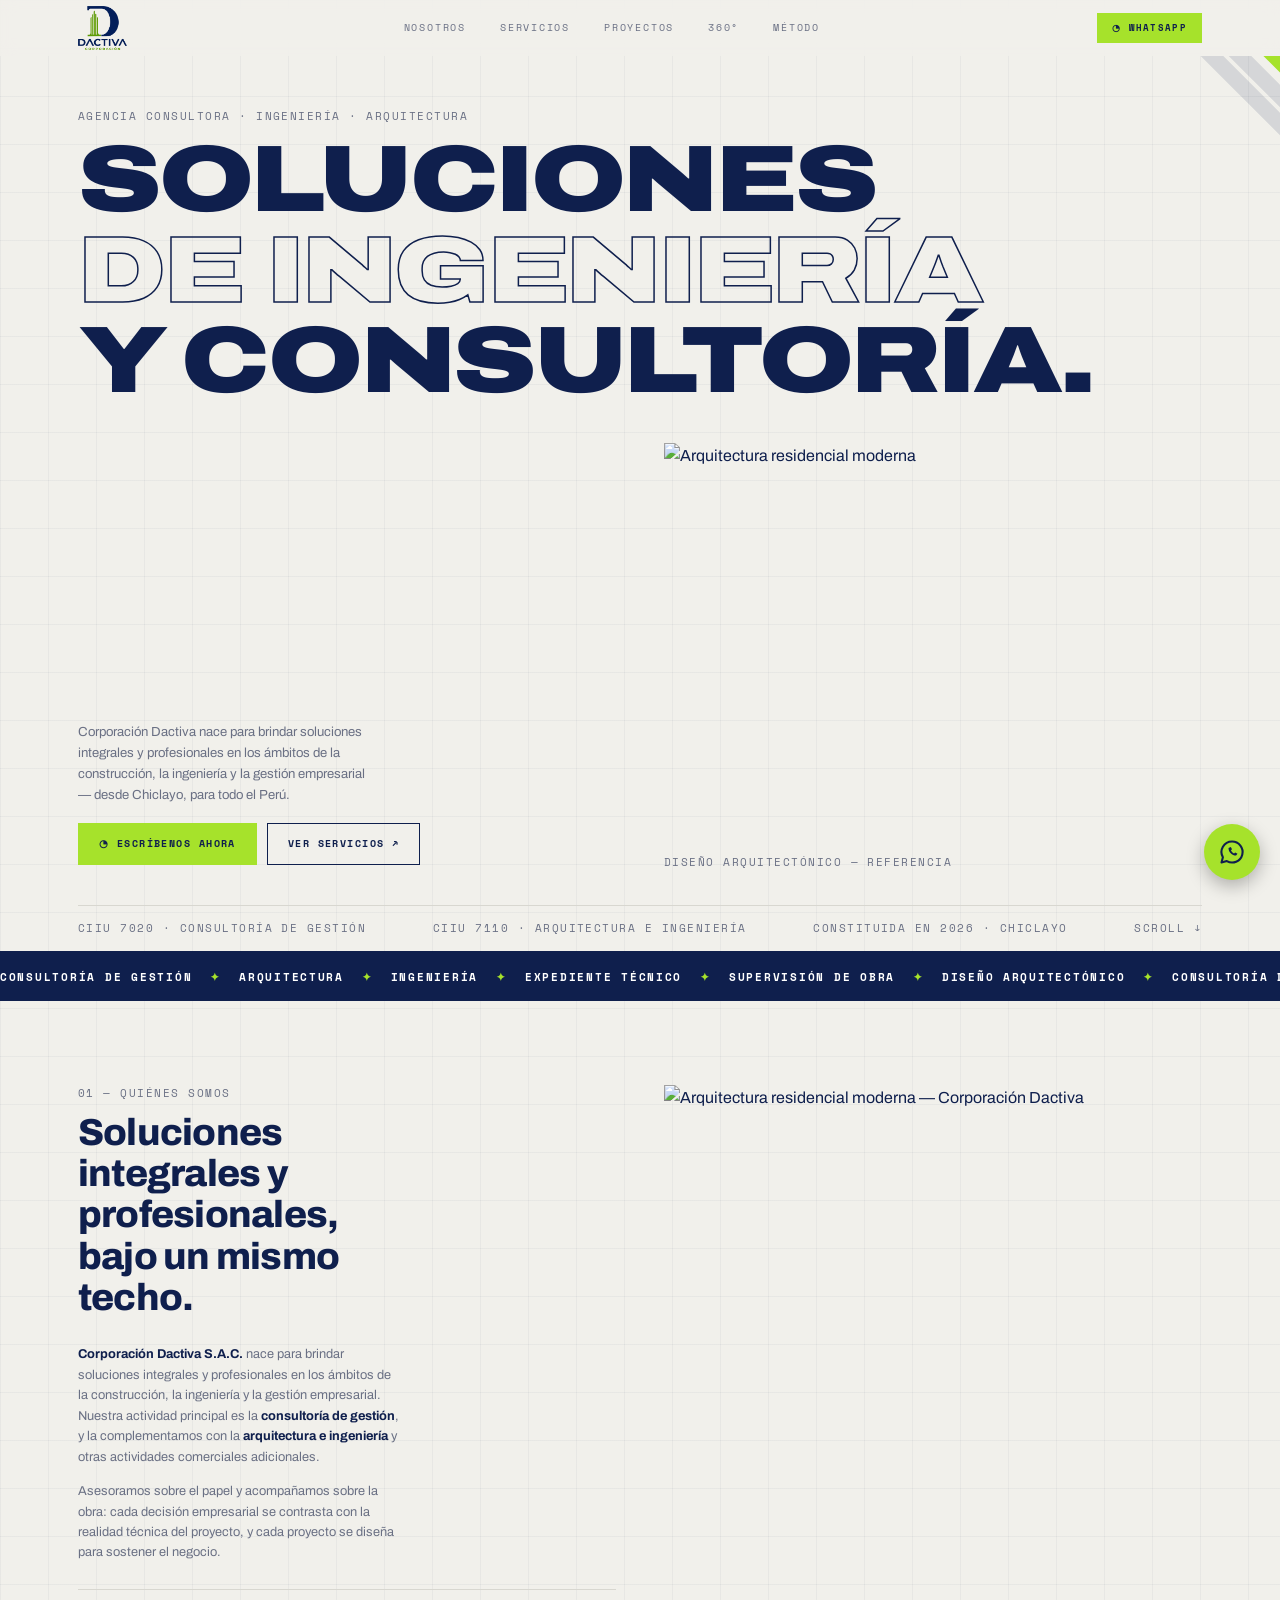
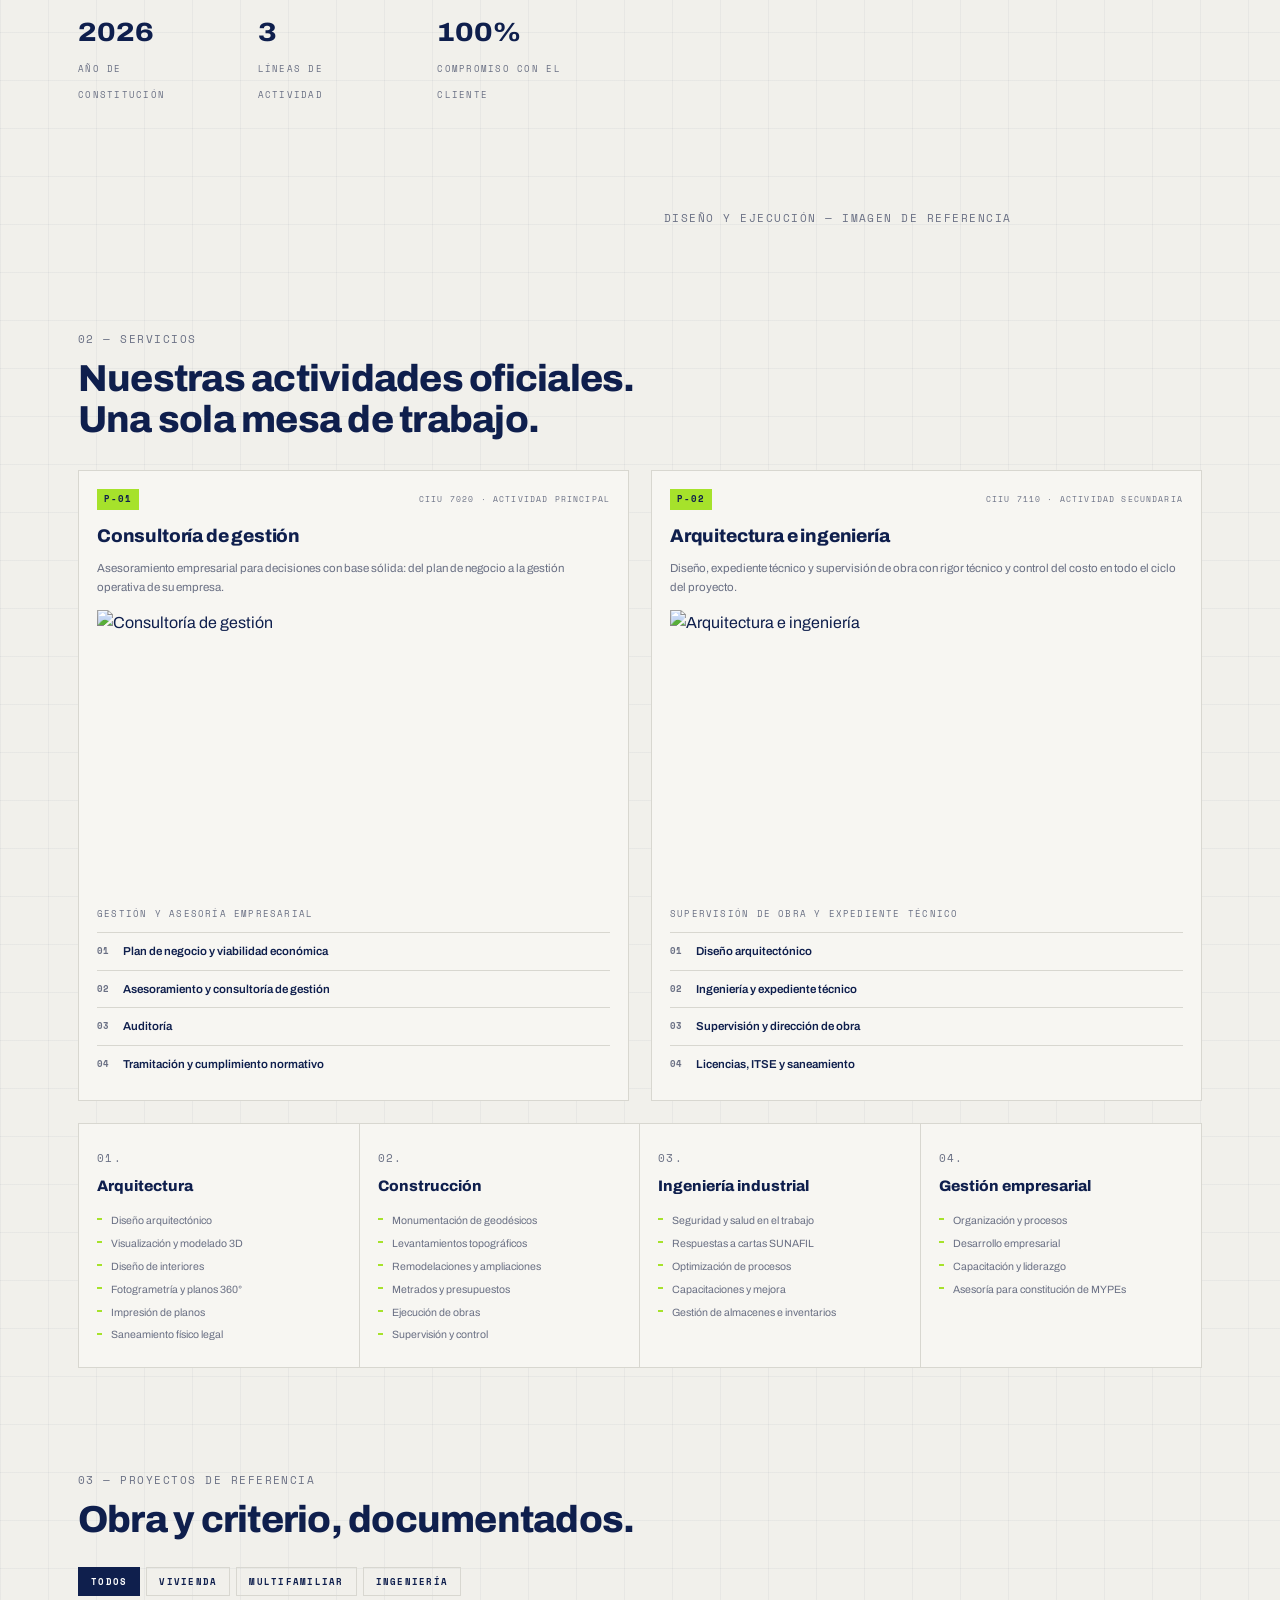
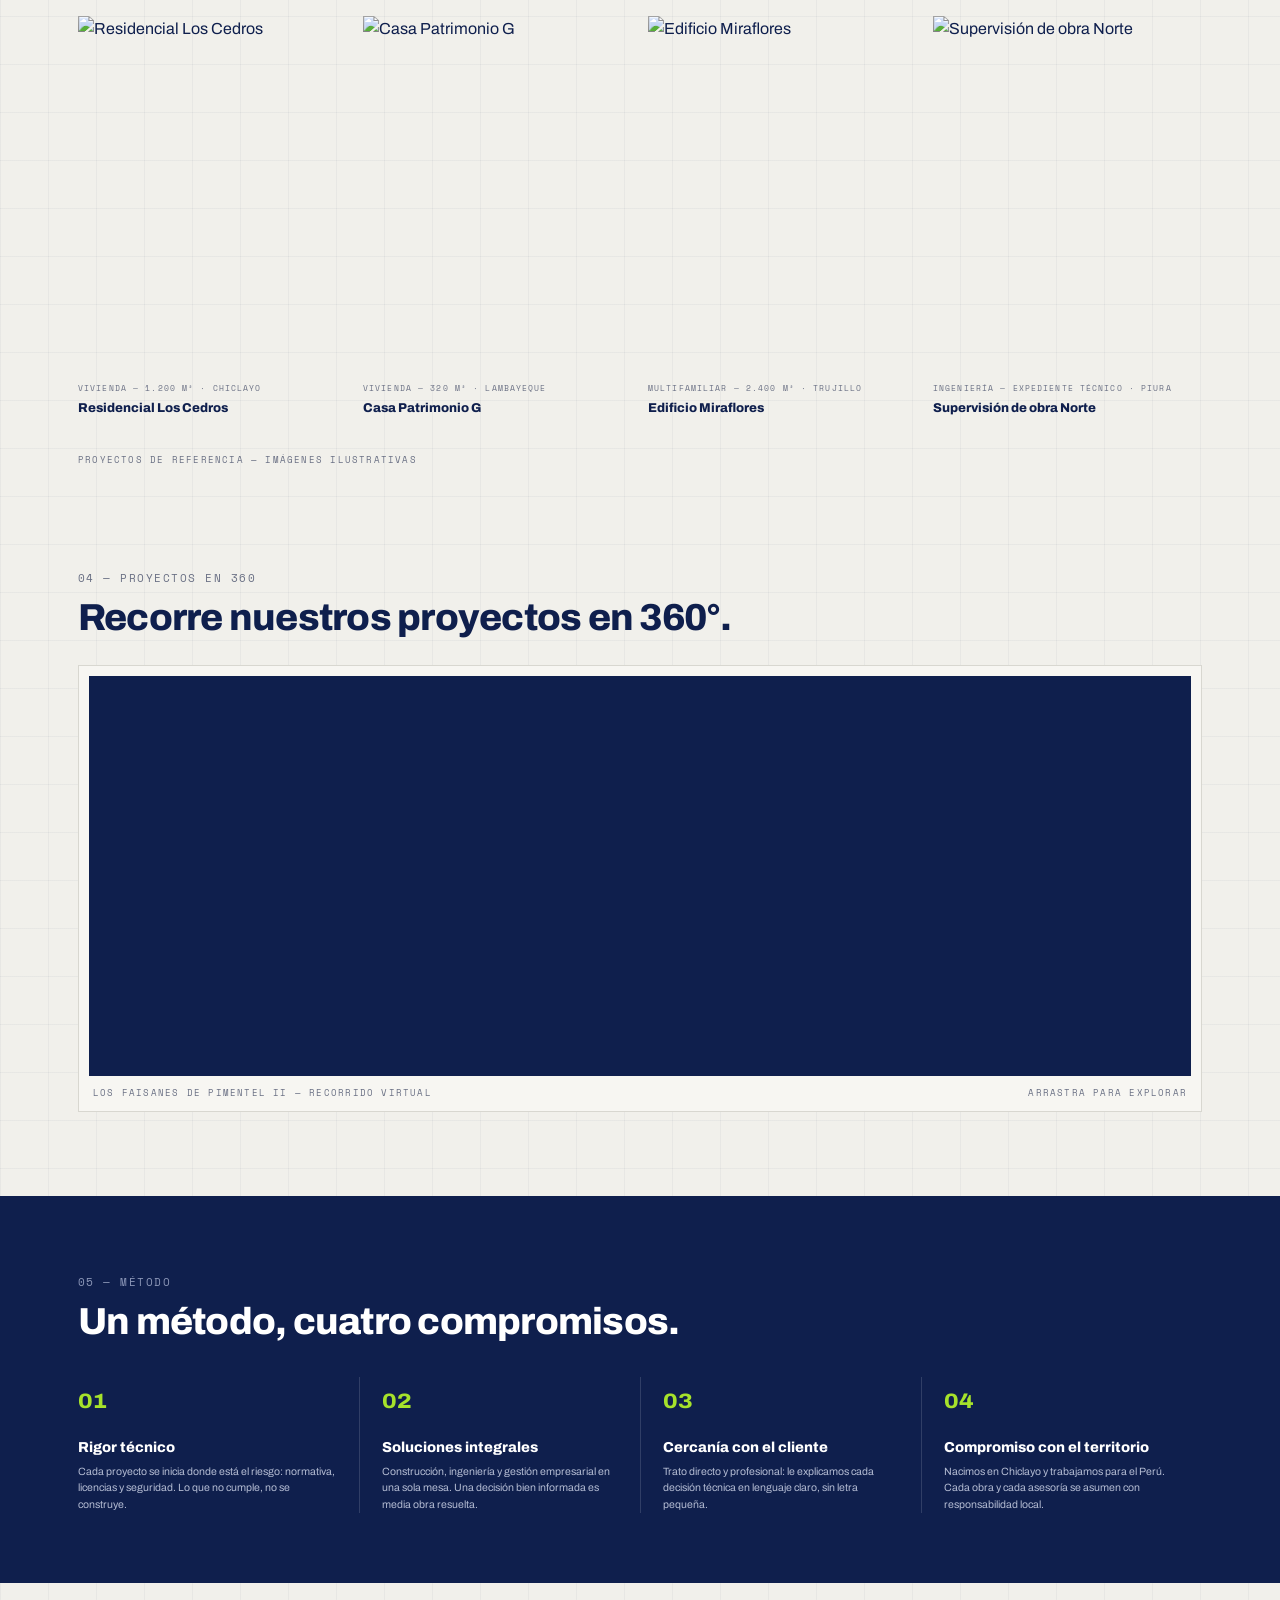
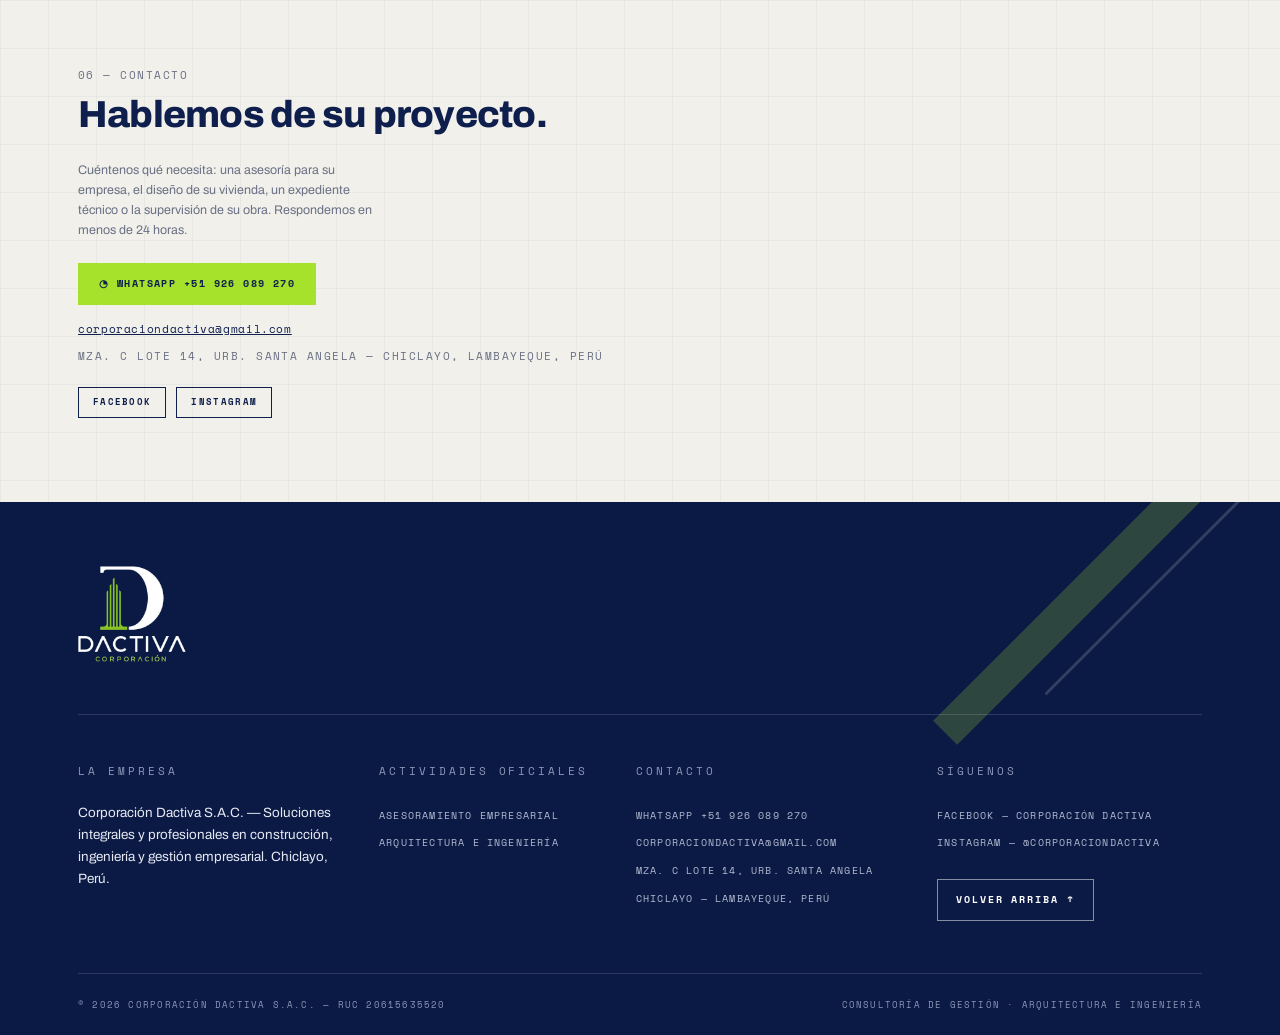
==== commit 42809a1e: "Actualizar index.html" ====
--- a/index.html
+++ b/index.html
@@ -127,7 +127,7 @@
 <div><h4>La empresa</h4><p>Corporación Dactiva S.A.C. — Soluciones integrales y profesionales en construcción, ingeniería y gestión empresarial. Chiclayo, Perú.</p></div>
 <div><h4>Actividades oficiales</h4><ul><li><a href="#servicios">Asesoramiento empresarial</a></li><li><a href="#servicios">Arquitectura e ingeniería</a></li></ul></div>
 <div><h4>Contacto</h4><ul><li><a href="https://wa.me/51926089270?text=Hola%20Corporaci%C3%B3n%20Dactiva%2C%20quiero%20asesor%C3%ADa%20para%20mi%20proyecto." target="_blank" rel="noopener">WhatsApp +51 926 089 270</a></li><li><a href="mailto:corporaciondactiva@gmail.com">corporaciondactiva@gmail.com</a></li><li>Mza. C Lote 14, Urb. Santa Angela</li><li>Chiclayo — Lambayeque, Perú</li></ul></div>
-<div><h4>Síguenos</h4><ul><li><a href="https://www.facebook.com/profile.php?id=615723553952" target="_blank" rel="noopener">Facebook — Corporación Dactiva</a></li><li><a href="https://www.instagram.com/corporaciondactiva" target="_blank" rel="noopener">Instagram — @corporaciondactiva</a></li></ul><a class="up" href="#top">Volver arriba ↑</a></div>
+<div><h4>Síguenos</h4><ul><li><a href="https://www.facebook.com/61572355395256/" target="_blank" rel="noopener">Facebook — Corporación Dactiva</a></li><li><a href="https://www.instagram.com/corporaciondactiva" target="_blank" rel="noopener">Instagram — @corporaciondactiva</a></li></ul><a class="up" href="#top">Volver arriba ↑</a></div>
 </div>
 <div class="fbar"><span>© 2026 Corporación Dactiva S.A.C. — RUC 20615635520</span><span>Consultoría de gestión · Arquitectura e ingeniería</span></div>
 </div>
--- a/style.css
+++ b/style.css
@@ -10,6 +10,7 @@
 .mono{font-family:var(--mono);font-size:.66rem;letter-spacing:.14em;text-transform:uppercase;color:var(--mute)}
 header{position:sticky;top:0;z-index:30;background:rgba(241,240,235,.88);backdrop-filter:blur(8px)}
 header .wrap{display:flex;align-items:center;justify-content:space-between;height:56px}
+.logo img{display:block;height:44px;width:auto}
 .logo{display:flex;align-items:center;gap:8px;font-family:var(--mono);font-weight:700;font-size:.62rem;letter-spacing:.14em}
 .logo i{font-style:normal;background:var(--navy);color:#fff;width:22px;height:22px;display:grid;place-items:center;font-family:var(--sans);font-weight:800;font-size:.8rem}
 nav{display:flex;gap:34px}
@@ -92,8 +93,6 @@
 .contact p{color:var(--mute);font-size:.78rem;max-width:44ch;margin-bottom:22px}
 .contact .mail{display:block;margin-top:16px;font-family:var(--mono);font-size:.66rem;letter-spacing:.06em;text-decoration:underline}
 .contact .addr{margin-top:10px}
-footer .wrap{display:flex;justify-content:space-between;align-items:center;gap:16px;flex-wrap:wrap;padding-top:22px;padding-bottom:22px}
-.fb{font-weight:700;color:var(--navy)}
 @media (max-width:860px){
 nav{display:none}
 section{padding:60px 0}
@@ -108,3 +107,24 @@
 .tags{flex-direction:column;gap:6px}
 }
 @media (max-width:480px){.areas,.method{grid-template-columns:1fr}.areas>div{border-right:0;border-bottom:1px solid var(--line)}.method>div{padding:0;border:0}.stats{gap:24px}}
+
+.foot{position:relative;overflow:hidden;background:#0b1a45;color:#fff;padding:64px 0 0}
+.foot .wrap{position:relative}
+.fstripes{position:absolute;top:0;right:0;width:360px;height:260px;pointer-events:none}
+.fstripes i{position:absolute;top:-40px;transform:rotate(45deg);transform-origin:top right}
+.fstripes i:nth-child(1){right:40px;width:34px;height:400px;background:rgba(166,226,43,.22)}
+.fstripes i:nth-child(2){right:0;width:3px;height:330px;background:rgba(255,255,255,.16)}
+.flogo{display:inline-block}
+.flogo img{display:block;height:96px;width:auto}
+.fgrid{display:grid;grid-template-columns:1.2fr 1fr 1.2fr 1.2fr;gap:36px;margin-top:44px;padding:48px 0 52px;border-top:1px solid rgba(255,255,255,.14)}
+.foot h4{font-family:var(--mono);font-weight:400;font-size:.66rem;letter-spacing:.28em;text-transform:uppercase;color:#8c97b8;margin-bottom:22px}
+.foot p{font-size:.84rem;line-height:1.65;color:#e6e9f3;max-width:34ch}
+.foot li{font-family:var(--mono);font-size:.62rem;letter-spacing:.12em;text-transform:uppercase;color:#b3bbd2;padding:6px 0}
+.foot li a:hover{color:var(--lime)}
+.up{display:inline-block;margin-top:22px;padding:12px 18px;border:1px solid rgba(255,255,255,.5);font-family:var(--mono);font-size:.6rem;font-weight:700;letter-spacing:.2em;text-transform:uppercase}
+.up:hover{background:var(--lime);border-color:var(--lime);color:#0f1f4d}
+.fbar{display:flex;justify-content:space-between;gap:16px;flex-wrap:wrap;padding:24px 0;border-top:1px solid rgba(255,255,255,.14);font-family:var(--mono);font-size:.54rem;letter-spacing:.14em;text-transform:uppercase;color:#8c97b8}
+.wa-float{position:fixed;right:20px;bottom:calc(20px + env(safe-area-inset-bottom,0px));z-index:40;width:56px;height:56px;border-radius:50%;background:var(--lime);display:grid;place-items:center;box-shadow:0 6px 18px rgba(0,0,0,.28);transition:.2s}
+.wa-float:hover{transform:scale(1.07)}
+@media (max-width:860px){.fgrid{grid-template-columns:1fr 1fr}.fstripes{width:220px;height:180px}}
+@media (max-width:520px){.fgrid{grid-template-columns:1fr}}
